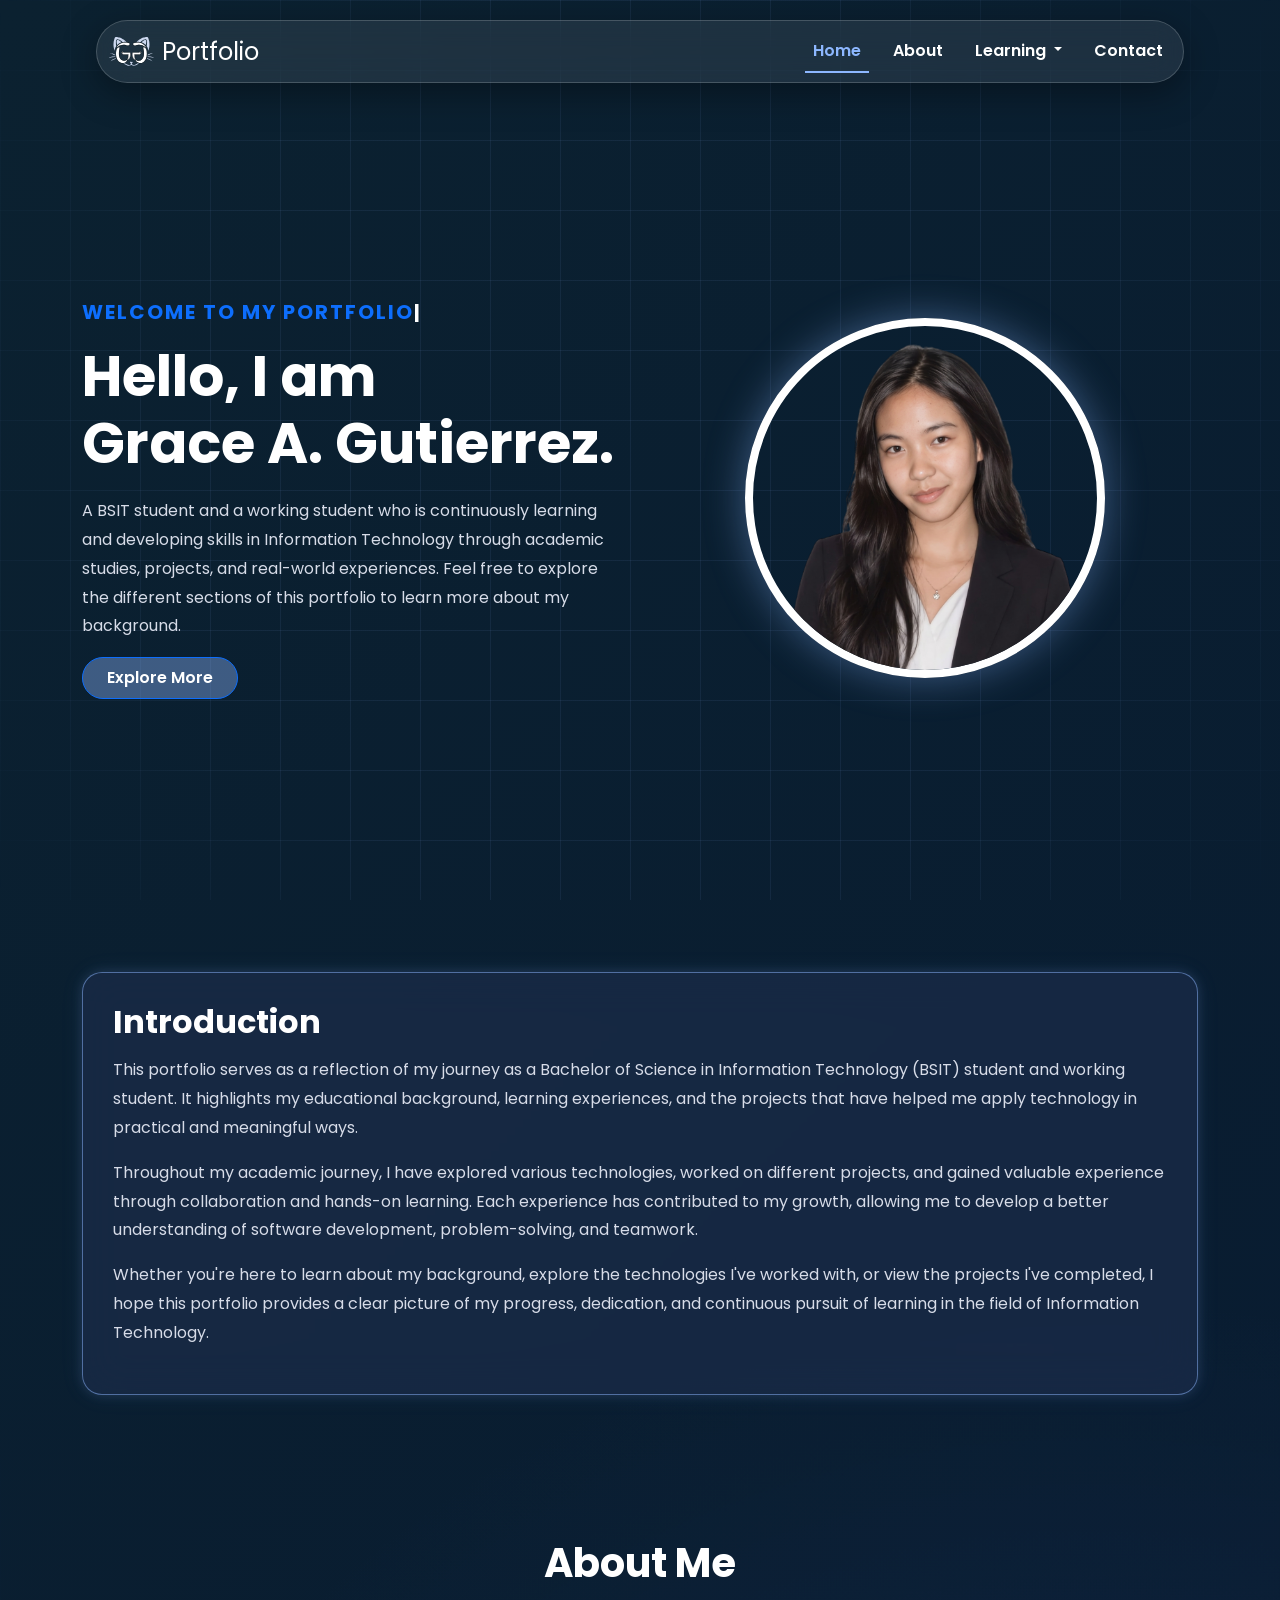
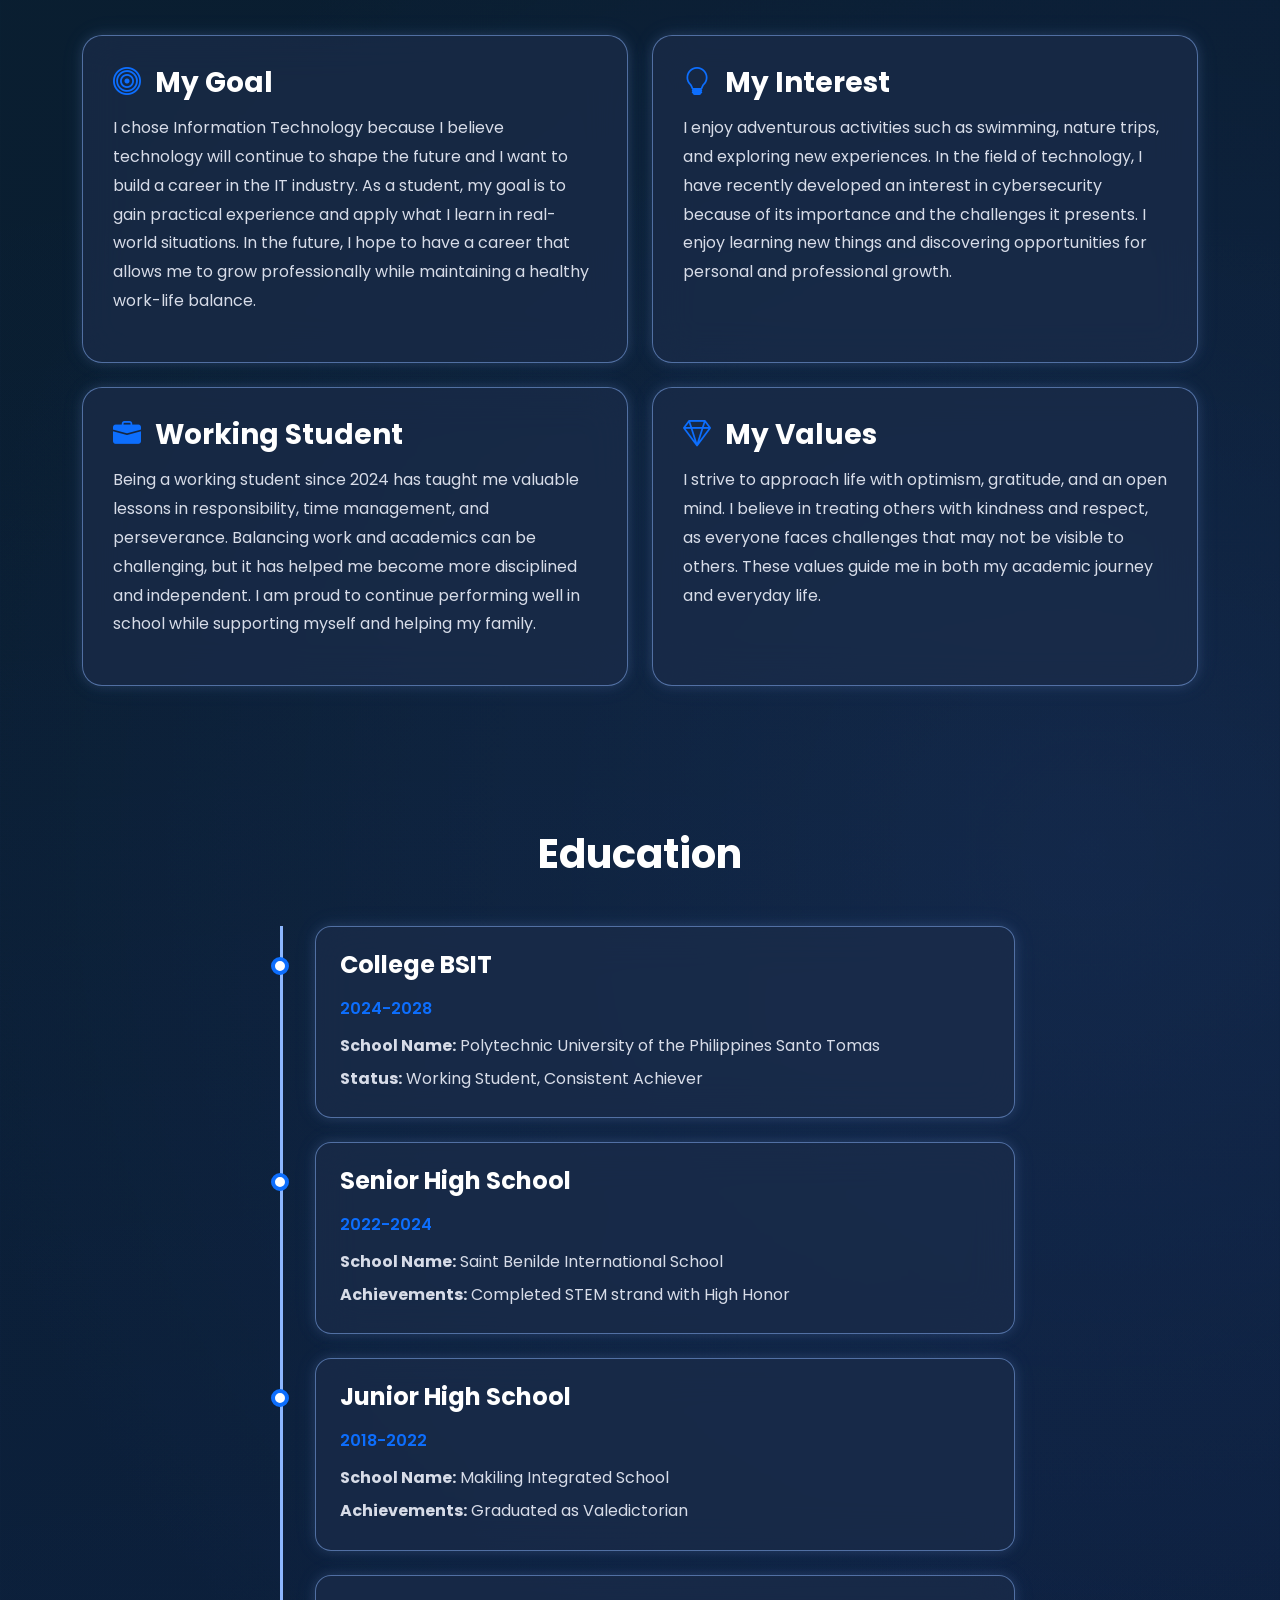
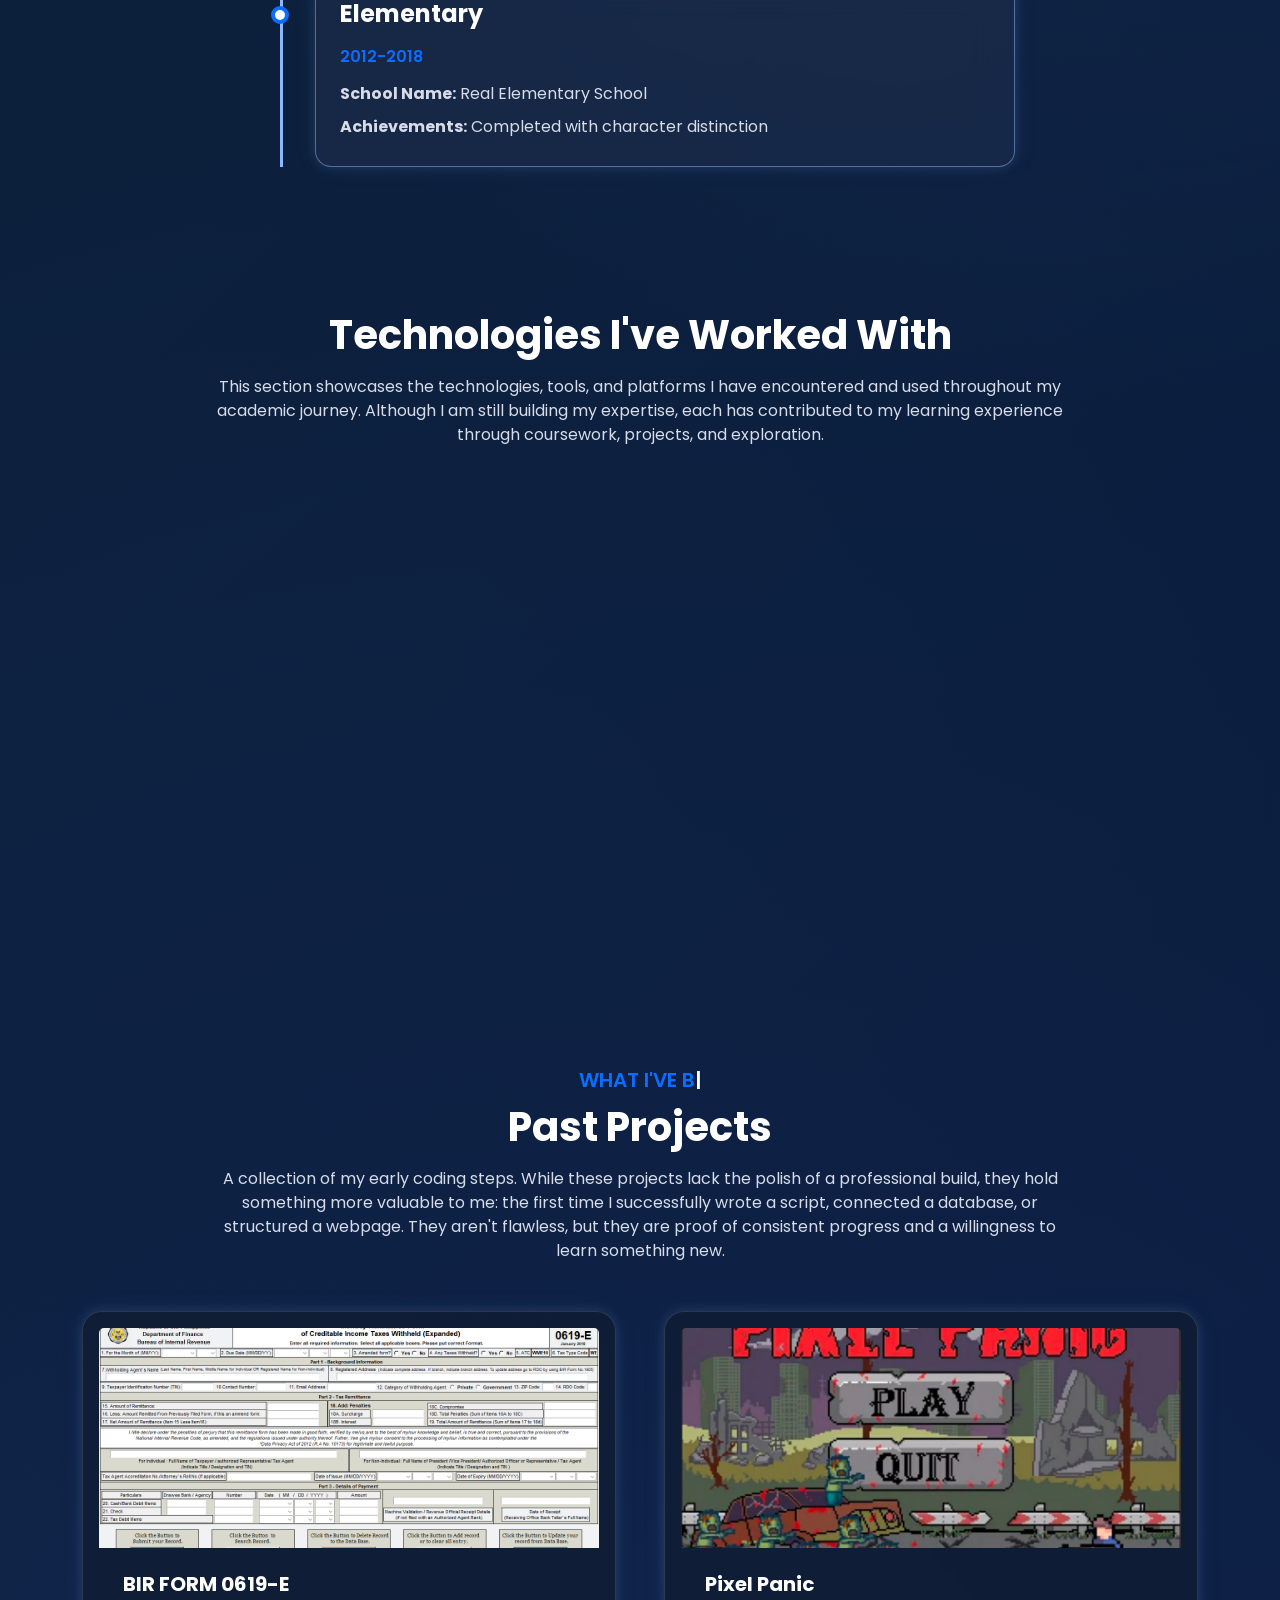
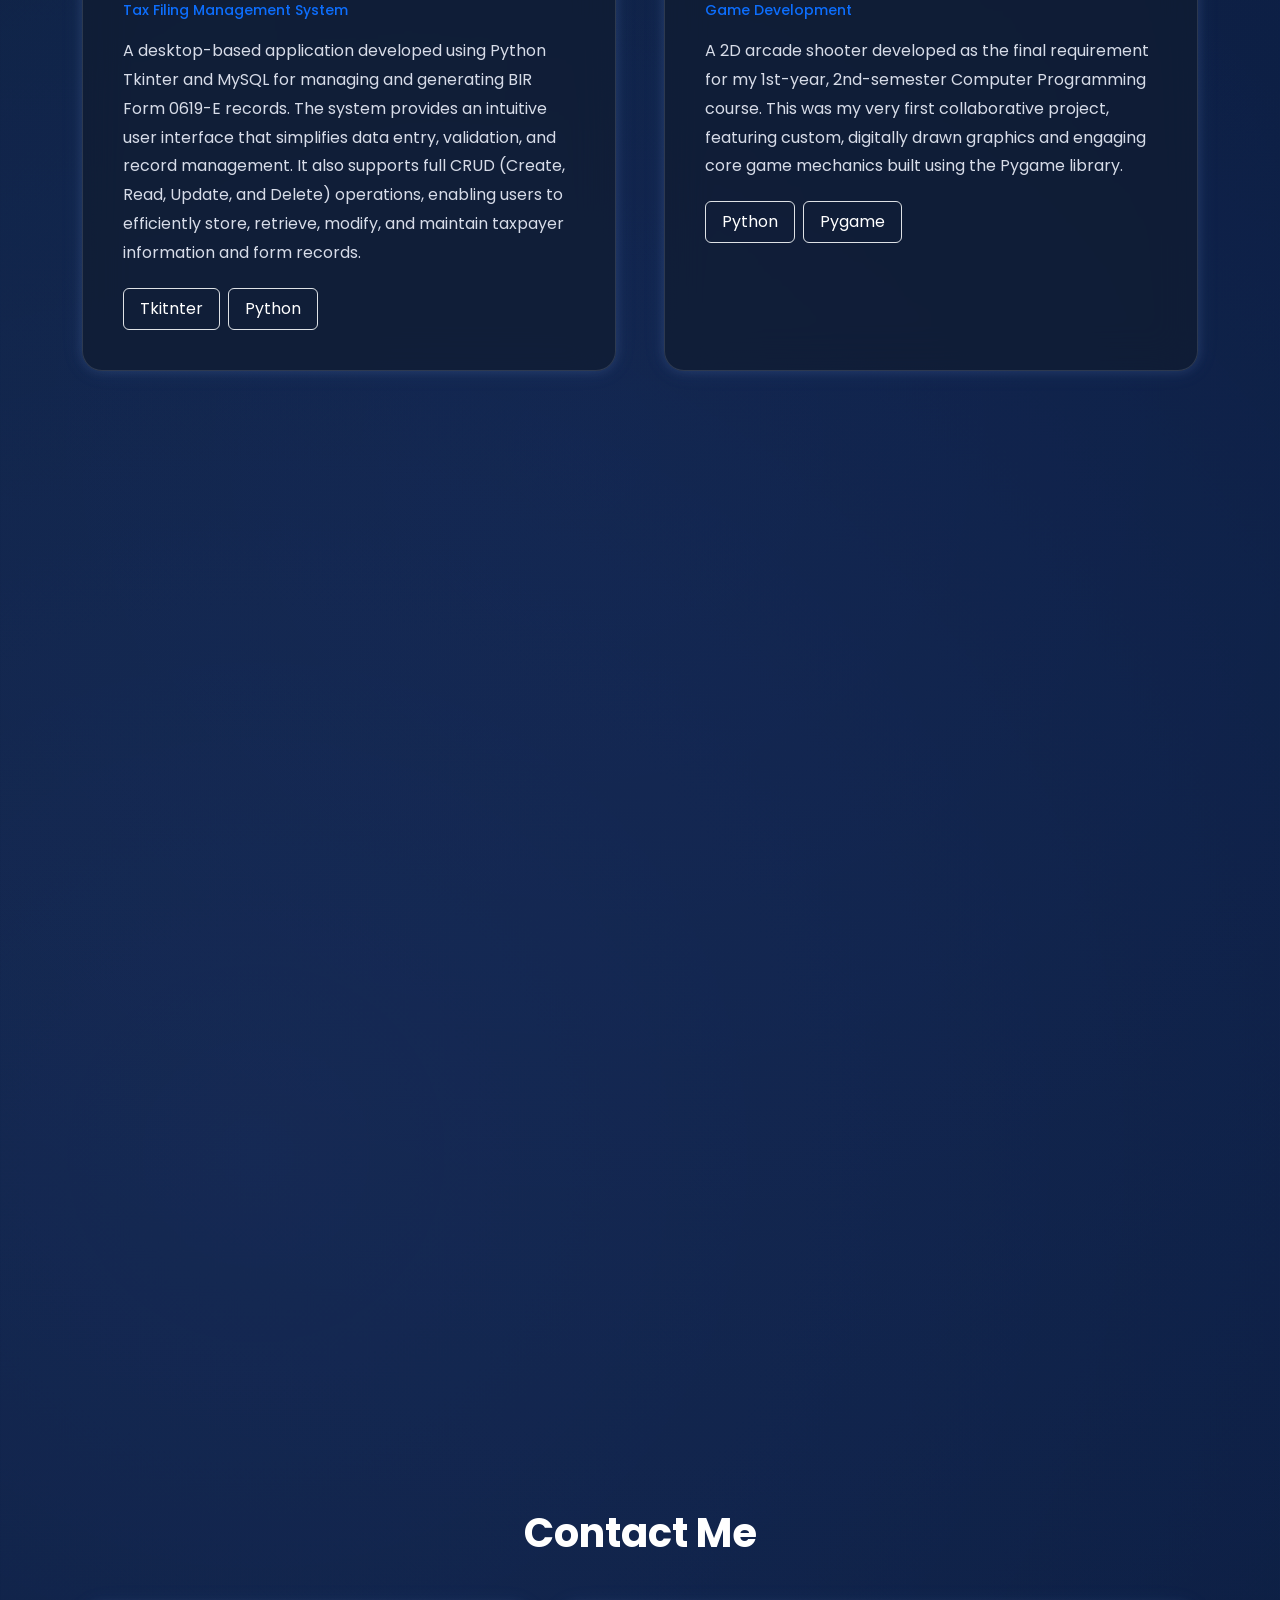
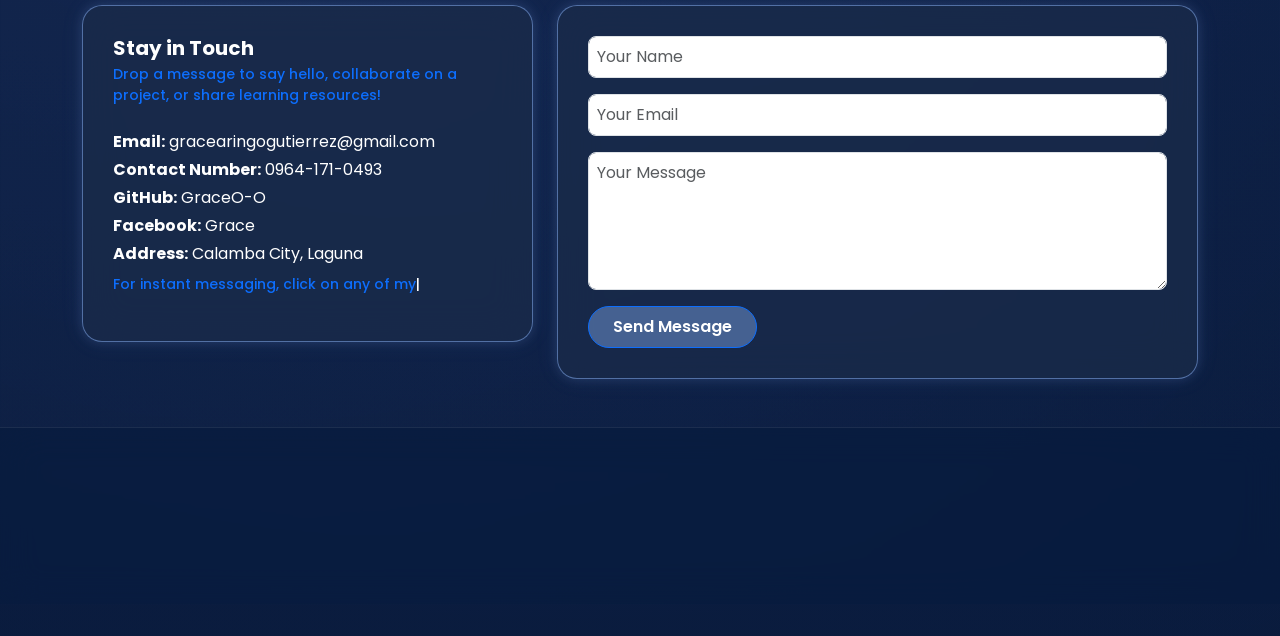
==== Activity1_Bento/index.html @ a7a898b4 "Initial commit" ====
<!DOCTYPE html>
<html lang="en">

<head>
    <meta charset="UTF-8">
    <meta name="viewport" content="width=device-width, initial-scale=1.0">
    <title>Grace's Portfolio</title>
    <link rel="icon" href="assets/images/icon.svg">
    <link href="https://cdn.jsdelivr.net/npm/bootstrap@5.3.8/dist/css/bootstrap.min.css" rel="stylesheet"
        integrity="sha384-sRIl4kxILFvY47J16cr9ZwB07vP4J8+LH7qKQnuqkuIAvNWLzeN8tE5YBujZqJLB" crossorigin="anonymous">

    <link rel="stylesheet" href="assets/style.css">
    <link rel="stylesheet" href="https://cdn.jsdelivr.net/npm/bootstrap-icons@1.11.3/font/bootstrap-icons.min.css">
    <link href="https://fonts.googleapis.com/css2?family=Poppins:wght@300;400;500;600;700;800&display=swap"
        rel="stylesheet">
</head>

<body>

    <nav id="navbarPortfolio" class="navbar navbar-expand-lg fixed-top custom-navbar">
        <div class="container">

            <a class="text-white fs-4 text-decoration-none d-flex align-items-center gap-2" href="#home">
                <img src="assets/images/logo.svg" alt="Logo" class="nav-logo">
                <span>Portfolio</span>
            </a>

            <button class="navbar-toggler  navbar-dark" type="button" data-bs-toggle="collapse"
                data-bs-target="#navbarNav">
                <span class="navbar-toggler-icon"></span>
            </button>

            <div class="collapse navbar-collapse justify-content-end" id="navbarNav">
                <ul class="navbar-nav gap-lg-3 align-items-lg-center">

                    <li class="nav-item">
                        <a class="nav-link text-white fw-semibold" href="#home">Home</a>
                    </li>

                    <li class="nav-item">
                        <a class="nav-link text-white fw-semibold" href="#about">About</a>
                    </li>

                    <li class="nav-item dropdown">
                        <a id="learningLink" class="nav-link text-white fw-semibold dropdown-toggle" href="#"
                            role="button" data-bs-toggle="dropdown">
                            Learning
                        </a>

                        <ul class="dropdown-menu dropdown-menu-dark glass-dropdown">
                            <li>
                                <a class="dropdown-item" href="#education">
                                    Educational Background
                                </a>
                            </li>
                            <li>
                                <a class="dropdown-item" href="#technologies">
                                    Technologies I've Worked With
                                </a>
                            </li>
                            <li>
                                <a class="dropdown-item" href="#projects">
                                    What i've Built
                                </a>
                            </li>
                        </ul>
                    </li>

                    <li class="nav-item">
                        <a class="nav-link text-white fw-semibold" href="#contact">Contact</a>
                    </li>

                </ul>
            </div>
        </div>
    </nav>

    <section id="home" class="bg-transparent">
        <div class="container mt-3 pt-2">

            <div class="row align-items-center min-vh-100 pt-5 ">

                <!-- Text Side -->
                <div class="col-lg-6">

                    <!-- Mobile Layout -->
                    <div class="d-flex d-lg-none align-items-center gap-3 mb-4">

                        <img src="assets/images/foliopic.png" alt="Profile"
                            class="rounded-circle border border-3 border-white" width="70" height="70">

                        <p class="typingText text-uppercase fw-bold text-primary letter-spacing-2 mb-0"
                            data-text="Welcome to my portfolio">

                        </p>

                    </div>

                    <!-- Desktop Layout -->
                    <p class="typingText typing-cursor text-uppercase fw-bold text-primary letter-spacing-2 d-none d-lg-block fs-5"
                        data-text=" Welcome to my portfolio">

                    </p>

                    <h1 class="fw-bold">
                        Hello, I am <br>
                        Grace A. Gutierrez.
                    </h1>

                    <p class="hero-text">
                        A BSIT student and a working student who is continuously learning and developing skills in
                        Information Technology through academic studies, projects, and real-world experiences.
                        Feel free to explore the different sections of this portfolio to learn more about my background.
                    </p>

                    <a href="#about" class="btn btn-primary fw-semibold px-4 py-2 rounded-pill"
                        style="background-color: rgba(141, 183, 255, 0.4)">
                        Explore More
                    </a>

                </div>

                <!-- Desktop Image -->
                <div class="col-lg-6 text-center mt-5 mt-lg-0 d-none d-lg-block">

                    <img src="assets/images/foliopic.png" alt="My Picture" class="profile-img">

                </div>

            </div>

        </div>
    </section>

    <section class="bg-transparent py-5">
        <div class="container">
            <div class="section-box reveal">
                <h2>Introduction</h2>
                <p>
                    This portfolio serves as a reflection of my journey as a Bachelor of Science in Information
                    Technology (BSIT) student and working student. It highlights my educational background, learning
                    experiences, and the projects that have helped me apply technology in practical and meaningful ways.
                </p>
                <p>
                    Throughout my academic journey, I have explored various technologies, worked on different projects,
                    and gained valuable experience through collaboration and hands-on learning. Each experience has
                    contributed to my growth, allowing me to develop a better understanding of software development,
                    problem-solving, and teamwork.
                </p>
                <p>
                    Whether you're here to learn about my background, explore the technologies I've worked with, or view
                    the projects I've completed, I hope this portfolio provides a clear picture of my progress,
                    dedication, and continuous pursuit of learning in the field of Information Technology.
                </p>

            </div>
        </div>
    </section>

    <section id="about" class="bg-transparent py-5">
        <div class="container mt-5">
            <h2 class="text-center fw-bold display-6 mb-5">About Me</h2>

            <div class="row g-4">
                <div class="col-md-6">
                    <div class="info-card h-100 reveal">

                        <h3 class="fw-bold">
                            <i class="bi bi-bullseye text-primary me-2"></i>
                            My Goal
                        </h3>
                        <p>
                            I chose Information Technology because I believe technology will continue to shape the
                            future and I want to build a career in the IT industry. As a student, my goal is to gain
                            practical experience and apply what I learn in real-world situations. In the future, I hope
                            to have a career that allows me to grow professionally while maintaining a healthy work-life
                            balance.
                        </p>
                    </div>
                </div>

                <div class="col-md-6">
                    <div class="info-card h-100 reveal">
                        <h3 class="fw-bold">
                            <i class="bi bi-lightbulb text-primary me-2"></i>
                            My Interest
                        </h3>
                        <p>
                            I enjoy adventurous activities such as swimming, nature trips, and exploring new
                            experiences. In the field of technology, I have recently developed an interest in
                            cybersecurity because of its importance and the challenges it presents. I enjoy learning new
                            things and discovering opportunities for personal and professional growth.
                        </p>
                    </div>
                </div>

                <div class="col-md-6">
                    <div class="info-card h-100 reveal">
                        <h3 class="fw-bold">
                            <i class="bi bi-briefcase-fill text-primary me-2"></i>
                            Working Student
                        </h3>
                        <p>
                            Being a working student since 2024 has taught me valuable lessons in responsibility, time
                            management, and perseverance. Balancing work and academics can be challenging, but it has
                            helped me become more disciplined and independent. I am proud to continue performing well in
                            school while supporting myself and helping my family.
                        </p>
                    </div>
                </div>

                <div class="col-md-6">
                    <div class="info-card h-100 reveal">
                        <h3 class="fw-bold">
                            <i class="bi bi-gem text-primary me-2"></i>
                            My Values
                        </h3>
                        <p>
                            I strive to approach life with optimism, gratitude, and an open mind. I believe in treating
                            others with kindness and respect, as everyone faces challenges that may not be visible to
                            others. These values guide me in both my academic journey and everyday life.
                        </p>
                    </div>
                </div>

            </div>
        </div>
    </section>



    <section id="education" class="bg-transparent py-5">
        <div class="container mt-5">
            <h2 class="text-center fw-bold display-6 mb-5">Education</h2>

            <div class="timeline mx-auto">

                <div class="timeline-item card reveal rounded-4 p-4 mb-4">
                    <h4 class="fw-bold">College BSIT</h4>
                    <p class="text-primary fw-semibold mb-2">2024-2028</p>
                    <p class="mb-1"><strong>School Name:</strong> Polytechnic University of the Philippines Santo Tomas
                    </p>
                    <p class="mb-0"><strong>Status:</strong> Working Student, Consistent Achiever</p>
                </div>

                <div class="timeline-item card reveal rounded-4 p-4 mb-4">
                    <h4 class="fw-bold">Senior High School</h4>
                    <p class="text-primary fw-semibold mb-2">2022-2024</p>
                    <p class="mb-1"><strong>School Name:</strong> Saint Benilde International School</p>
                    <p class="mb-0"><strong>Achievements:</strong> Completed STEM strand with High Honor</p>
                </div>

                <div class="timeline-item card reveal  rounded-4 p-4 mb-4">
                    <h4 class="fw-bold">Junior High School</h4>
                    <p class="text-primary fw-semibold mb-2">2018-2022</p>
                    <p class="mb-1"><strong>School Name:</strong> Makiling Integrated School</p>
                    <p class="mb-0"><strong>Achievements:</strong> Graduated as Valedictorian</p>
                </div>

                <div class="timeline-item card reveal rounded-4 p-4">
                    <h4 class="fw-bold">Elementary</h4>
                    <p class="text-primary fw-semibold mb-2">2012-2018</p>
                    <p class="mb-1"><strong>School Name:</strong> Real Elementary School</p>
                    <p class="mb-0"><strong>Achievements:</strong> Completed with character distinction</p>
                </div>

            </div>
        </div>
    </section>


    <section id="technologies" class="bg-transparent py-5">
        <div class="container mt-5">

            <h2 class="text-center fw-bold display-6 mb-3">Technologies I've Worked With</h2>

            <p class="text-center mx-auto mb-5" style="max-width: 850px; color: #d7dce8;">
                This section showcases the technologies, tools, and platforms I have encountered and used throughout my
                academic journey. Although I am still building my expertise, each has contributed to my learning
                experience
                through coursework, projects, and exploration.

            </p>

            <div class="row g-4">

                <!-- Programming & Development -->
                <div class="col-md-6 col-lg-6">
                    <div class="card h-100  rounded-4 p-4 tech-category-card reveal">
                        <h4 class="fw-bold mb-3 text-white">Programming & Development</h4>

                        <div class="d-flex flex-wrap gap-2">

                            <div class="d-inline-flex align-items-center border rounded px-3 py-2">
                                <img src="assets/images/python.svg" width="24" height="24" class="me-2" alt="Python">
                                <span>Python</span>
                            </div>

                            <div class="d-inline-flex align-items-center border rounded px-3 py-2">
                                <img src="assets/images/c.svg" width="24" height="24" class="me-2" alt="C#">
                                <span>C#</span>
                            </div>

                            <div class="d-inline-flex align-items-center border rounded px-3 py-2">
                                <img src="assets/images/js.svg" width="24" height="24" class="me-2" alt="JavaScript">
                                <span>JavaScript</span>
                            </div>

                            <div class="d-inline-flex align-items-center border rounded px-3 py-2">
                                <img src="assets/images/html.svg" width="24" height="24" class="me-2" alt="HTML">
                                <span>HTML</span>
                            </div>

                            <div class="d-inline-flex align-items-center border rounded px-3 py-2">
                                <img src="assets/images/css.svg" width="24" height="24" class="me-2" alt="CSS">
                                <span>CSS</span>
                            </div>

                            <div class="d-inline-flex align-items-center border rounded px-3 py-2">
                                <img src="assets/images/php.svg" width="24" height="24" class="me-2" alt="PHP">
                                <span>PHP</span>
                            </div>

                        </div>
                    </div>
                </div>

                <!-- Databases -->
                <div class="col-md-6 col-lg-3">
                    <div class="card h-100  rounded-4 p-4 tech-category-card reveal">
                        <h4 class="fw-bold mb-3 text-white">Databases</h4>

                        <div class="d-flex flex-wrap gap-2">
                            <div class="d-inline-flex align-items-center border rounded px-3 py-2">
                                <img src="assets/images/mysql.svg" width="24" height="24" class="me-2" alt="MySQL">
                                <span>MySQL</span>
                            </div>
                        </div>
                    </div>
                </div>

                <!-- Frameworks & Libraries -->
                <div class="col-md-6 col-lg-3">
                    <div class="card h-100  rounded-4 p-4 tech-category-card reveal">
                        <h4 class="fw-bold mb-3 text-white">Frameworks & Libraries</h4>

                        <div class="d-flex flex-wrap gap-2">

                            <div class="d-inline-flex align-items-center border rounded px-3 py-2">
                                <img src="assets/images/bootstrap.svg" width="24" height="24" class="me-2"
                                    alt="Bootstrap">
                                <span>Bootstrap</span>
                            </div>

                            <div class="d-inline-flex align-items-center border rounded px-3 py-2">
                                <span>Tkinter</span>
                            </div>

                            <div class="d-inline-flex align-items-center border rounded px-3 py-2">
                                <span>Pygame</span>
                            </div>

                        </div>
                    </div>
                </div>

                <!-- Development Tools -->
                <div class="col-md-6 col-lg-6">
                    <div class="card h-100  rounded-4 p-4 tech-category-card reveal">
                        <h4 class="fw-bold mb-3 text-white">Development Tools</h4>

                        <div class="d-flex flex-wrap gap-2">

                            <div class="d-inline-flex align-items-center border rounded px-3 py-2">
                                <img src="assets/images/git.svg" width="24" height="24" class="me-2" alt="Git">
                                <span>Git</span>
                            </div>

                            <div class="d-inline-flex align-items-center border rounded px-3 py-2">
                                <img src="assets/images/github.svg" width="24" height="24" class="me-2" alt="GitHub">
                                <span>GitHub</span>
                            </div>

                            <div class="d-inline-flex align-items-center border rounded px-3 py-2">
                                <img src="assets/images/vscode.svg" width="24" height="24" class="me-2" alt="VS Code">
                                <span>Visual Studio Code</span>
                            </div>

                            <div class="d-inline-flex align-items-center border rounded px-3 py-2">
                                <img src="assets/images/vs.svg" width="24" height="24" class="me-2" alt="Visual Studio">
                                <span>Visual Studio</span>
                            </div>

                            <div class="d-inline-flex align-items-center border rounded px-3 py-2">
                                <img src="assets/images/xampp.svg" width="24" height="24" class="me-2" alt="XAMPP">
                                <span>XAMPP</span>
                            </div>

                            <div class="d-inline-flex align-items-center border rounded px-3 py-2">
                                <img src="assets/images/cisco.svg" width="24" height="24" class="me-2"
                                    alt="Packet Tracer">
                                <span>Packet Tracer</span>
                            </div>

                        </div>
                    </div>
                </div>

                <!-- Design & Creative Tools -->
                <div class="col-md-6 col-lg-6">
                    <div class="card h-100  rounded-4 p-4 tech-category-card reveal">
                        <h4 class="fw-bold mb-3 text-white">Design & Creative Tools</h4>

                        <div class="d-flex flex-wrap gap-2">

                            <div class="d-inline-flex align-items-center border rounded px-3 py-2">
                                <img src="assets/images/canva.svg" width="24" height="24" class="me-2" alt="Canva">
                                <span>Canva</span>
                            </div>

                            <div class="d-inline-flex align-items-center border rounded px-3 py-2">
                                <img src="assets/images/figma.svg" width="24" height="24" class="me-2" alt="Figma">
                                <span>Figma</span>
                            </div>

                            <div class="d-inline-flex align-items-center border rounded px-3 py-2">
                                <img src="assets/images/blender.svg" width="24" height="24" class="me-2" alt="Blender">
                                <span>Blender</span>
                            </div>

                        </div>
                    </div>
                </div>

            </div>

        </div>
    </section>


    <section id="projects" class="bg-transparent py-5 ">
        <div class="container mt-5">

            <p class="typingText typing-cursor text-uppercase text-primary fw-semibold text-center mt-2 mb-2 fs-5"
            data-text="What I've Built">
                
            </p>

            <h2 class="text-center fw-bold display-6 mb-3">
                Past Projects
            </h2>

            <p class="text-center mx-auto  mb-5" style="max-width: 850px; color: #d7dce8;">
                A collection of my early coding steps. While these projects lack the polish of a professional build,
                they hold something more valuable to me: the first time I successfully wrote a script, connected a
                database, or structured a webpage. They aren't flawless, but they are proof of consistent progress
                and a willingness to learn something new.
            </p>

            <div class="row g-5 justify-content-center">

                <div class="col-12 col-md-10 col-lg-6">
                    <div class="card project-card p-3 h-100 reveal">

                        <div class="project-img-box position-relative">
                            <img src="assets/images/bir.png" class="card-img-top" alt="iskohub FORM 0619-E">

                            <button
                                class="view-more-btn btn btn-primary position-absolute top-50 start-50 translate-middle"
                                data-bs-toggle="modal" data-bs-target="#birModal">
                                View more images
                            </button>
                        </div>

                        <div class="card-body p-4 d-flex flex-column">

                            <h5 class="fw-bold mb-1">
                                BIR FORM 0619-E
                            </h5>

                            <p class="text-primary small fw-medium mb-3">
                                Tax Filing Management System
                            </p>

                            <p class="card-text">
                                A desktop-based application developed using Python Tkinter and MySQL for managing and
                                generating BIR Form 0619-E records. The system provides an intuitive user interface that
                                simplifies data entry, validation, and record management. It also supports full CRUD
                                (Create, Read, Update, and Delete) operations, enabling users to efficiently store,
                                retrieve, modify, and maintain taxpayer information and form records.
                            </p>

                            <div class="d-flex flex-wrap gap-2 mt-1">
                                <div class="d-inline-flex align-items-center border rounded px-3 py-2">
                                    <span>Tkitnter</span>
                                </div>

                                <div class="d-inline-flex align-items-center border rounded px-3 py-2">
                                    <span>Python</span>
                                </div>
                            </div>

                        </div>

                    </div>
                </div>

                <div class="col-12 col-md-10 col-lg-6">
                    <div class="card project-card p-3 h-100 reveal">

                        <div class="project-img-box position-relative">
                            <img src="assets/images/pygame.jpg" class="card-img-top" alt="iskohub FORM 0619-E">

                            <button
                                class="view-more-btn btn btn-primary position-absolute top-50 start-50 translate-middle"
                                data-bs-toggle="modal" data-bs-target="#gameModal">
                                View more images
                            </button>
                        </div>

                        <div class="card-body p-4 d-flex flex-column">

                            <h5 class="fw-bold mb-1">
                                Pixel Panic
                            </h5>

                            <p class="text-primary small fw-medium mb-3">
                                Game Development
                            </p>

                            <p class="card-text">
                                A 2D arcade shooter developed as the final requirement for my 1st-year, 2nd-semester
                                Computer Programming course. This was my very first collaborative project, featuring
                                custom, digitally drawn graphics and engaging core game mechanics built using the Pygame
                                library.
                            </p>

                            <div class="d-flex flex-wrap gap-2 mt-1">
                                <div class="d-inline-flex align-items-center border rounded px-3 py-2">
                                    <span>Python</span>
                                </div>

                                <div class="d-inline-flex align-items-center border rounded px-3 py-2">
                                    <span>Pygame</span>
                                </div>
                            </div>

                        </div>

                    </div>
                </div>

                <div class="col-12 col-md-10 col-lg-6">
                    <div class="card project-card p-3 h-100 reveal">

                        <div class="project-img-box position-relative">
                            <img src="assets/images/capcake.png" class="card-img-top" alt="iskohub FORM 0619-E">

                            <button
                                class="view-more-btn btn btn-primary position-absolute top-50 start-50 translate-middle"
                                data-bs-toggle="modal" data-bs-target="#sweetModal">
                                View more images
                            </button>
                        </div>

                        <div class="card-body p-4 d-flex flex-column">

                            <h5 class="fw-bold mb-1">
                                Sweet Treats
                            </h5>

                            <p class="text-primary small fw-medium mb-3">
                                E-Commerce Website
                            </p>

                            <p class="card-text">
                                An introductory e-commerce platform built to practice front-end fundamentals. This
                                project introduced me to Local Network Hosting, allowing peers connected to the same
                                Wi-Fi network to browse and interact with the site in real-time.
                            </p>

                            <div class="d-flex flex-wrap gap-2 mt-1">
                                <div class="d-inline-flex align-items-center border rounded px-3 py-2">
                                    <span>HTML</span>
                                </div>

                                <div class="d-inline-flex align-items-center border rounded px-3 py-2">
                                    <span>CSS</span>
                                </div>

                                <div class="d-inline-flex align-items-center border rounded px-3 py-2">
                                    <span>JavaScript</span>
                                </div>

                                <div class="d-inline-flex align-items-center border rounded px-3 py-2">
                                    <span>Flask</span>
                                </div>
                            </div>

                        </div>

                    </div>
                </div>

                <div class="col-12 col-md-10 col-lg-6">
                    <div class="card project-card p-3 h-100 reveal">

                        <div class="project-img-box position-relative">
                            <img src="assets/images/iskohub.png" class="card-img-top" alt="iskohub FORM 0619-E">

                            <button
                                class="view-more-btn btn btn-primary position-absolute top-50 start-50 translate-middle"
                                data-bs-toggle="modal" data-bs-target="#iskohubModal">
                                View more images
                            </button>
                        </div>

                        <div class="card-body p-4 d-flex flex-column">

                            <h5 class="fw-bold mb-1">
                                IskoHub
                            </h5>

                            <p class="text-primary small fw-medium mb-3">
                                Campus Marketplace with Management System
                            </p>

                            <p class="card-text">
                                A comprehensive web-based marketplace designed for campus use. This project was my most
                                significant collaborative effort, requiring complex back-end integration and database
                                management. It served as a vital lesson in team synchronization, communication, and
                                overcoming technical hurdles in a group environment.
                            </p>

                            <div class="d-flex flex-wrap gap-2 mt-1">
                                <div class="d-inline-flex align-items-center border rounded px-3 py-2">
                                    <span>HTML</span>
                                </div>

                                <div class="d-inline-flex align-items-center border rounded px-3 py-2">
                                    <span>CSS</span>
                                </div>

                                <div class="d-inline-flex align-items-center border rounded px-3 py-2">
                                    <span>JavaScript</span>
                                </div>

                                <div class="d-inline-flex align-items-center border rounded px-3 py-2">
                                    <span>MySQL</span>
                                </div>

                                <div class="d-inline-flex align-items-center border rounded px-3 py-2 text-yellow">
                                    <span>Xampp</span>
                                </div>
                            </div>

                        </div>

                    </div>
                </div>

            </div>

        </div>
    </section>


    <!-- BIR Modal -->
    <div class="modal fade" id="birModal" tabindex="-1">
        <div class="modal-dialog modal-dialog-centered modal-lg">
            <div class="modal-content bg-dark text-white rounded-4">
                <div class="modal-header border-secondary">
                    <h5 class="modal-title">BIR FORM 0619-E </h5>
                    <button type="button" class="btn-close btn-close-white" data-bs-dismiss="modal"></button>
                </div>

                <div class="modal-body">
                    <div id="birCarousel" class="carousel slide">
                        <div class="carousel-inner rounded-4">
                            <div class="carousel-item active">
                                <img src="assets/images/bir2.png" class="d-block w-100 object-fit-contain "
                                    style="height: 450px; " alt="bir Image 1">
                            </div>
                            <div class="carousel-item">
                                <img src="assets/images/bir3.png" class="d-block w-100 object-fit-contain "
                                    style="height: 450px; " alt="bir Image 2">
                            </div>
                            <div class="carousel-item">
                                <img src="assets/images/bir4.png" class="d-block w-100 object-fit-contain "
                                    style="height: 450px; " alt="bir Image 3">
                            </div>
                            <div class="carousel-item">
                                <img src="assets/images/bir5.png" class="d-block w-100 object-fit-contain "
                                    style="height: 450px; " alt="bir Image 4">
                            </div>
                        </div>

                        <button class="carousel-control-prev" type="button" data-bs-target="#birCarousel"
                            data-bs-slide="prev">
                            <i class="bi bi-chevron-left fs-1 text-dark"></i>
                        </button>

                        <button class="carousel-control-next" type="button" data-bs-target="#birCarousel"
                            data-bs-slide="next">
                            <i class="bi bi-chevron-right fs-1 text-dark"></i>
                        </button>
                    </div>
                </div>
            </div>
        </div>
    </div>

    <!-- Pixel Panic Modal -->
    <div class="modal fade" id="gameModal" tabindex="-1">
        <div class="modal-dialog modal-dialog-centered modal-lg">
            <div class="modal-content bg-dark text-white rounded-4">
                <div class="modal-header border-secondary">
                    <h5 class="modal-title">Pixel Panic UI</h5>
                    <button type="button" class="btn-close btn-close-white" data-bs-dismiss="modal"></button>
                </div>

                <div class="modal-body">
                    <div id="gameCarousel" class="carousel slide">
                        <div class="carousel-inner rounded-4">
                            <div class="carousel-item active">
                                <img src="assets/images/game1.png" class="d-block w-100 object-fit-contain "
                                    style="height: 450px; " alt="game Image 1">
                            </div>
                            <div class="carousel-item">
                                <img src="assets/images/game2.png" class="d-block w-100 object-fit-contain "
                                    style="height: 450px; " alt="game Image 2">
                            </div>
                            <div class="carousel-item">
                                <img src="assets/images/game3.png" class="d-block w-100 object-fit-contain "
                                    style="height: 450px; " alt="game Image 3">
                            </div>
                            <div class="carousel-item">
                                <img src="assets/images/game4.png" class="d-block w-100 object-fit-contain "
                                    style="height: 450px; " alt="game Image 4">
                            </div>
                            <div class="carousel-item">
                                <img src="assets/images/game5.png" class="d-block w-100 object-fit-contain "
                                    style="height: 450px; " alt="game Image 5">
                            </div>
                        </div>

                        <button class="carousel-control-prev" type="button" data-bs-target="#gameCarousel"
                            data-bs-slide="prev">
                            <i class="bi bi-chevron-left fs-1 text-dark"></i>
                        </button>

                        <button class="carousel-control-next" type="button" data-bs-target="#gameCarousel"
                            data-bs-slide="next">
                            <i class="bi bi-chevron-right fs-1 text-dark"></i>
                        </button>
                    </div>
                </div>
            </div>
        </div>
    </div>

    <!-- Sweet Treats Modal -->
    <div class="modal fade" id="sweetModal" tabindex="-1">
        <div class="modal-dialog modal-dialog-centered modal-lg">
            <div class="modal-content bg-dark text-white rounded-4">
                <div class="modal-header border-secondary">
                    <h5 class="modal-title">Website UI</h5>
                    <button type="button" class="btn-close btn-close-white" data-bs-dismiss="modal"></button>
                </div>

                <div class="modal-body">
                    <div id="sweetCarousel" class="carousel slide" style="height: 340px; ">
                        <div class="carousel-inner rounded-4">
                            <div class="carousel-item active">
                                <img src="assets/images/capcake.png" class="d-block w-100 object-fit-contain  "
                                    alt="sweet Image 1">
                            </div>
                            <div class="carousel-item">
                                <img src="assets/images/sweet2.png" class="d-block w-100 object-fit-contain "
                                    alt="sweet Image 2">
                            </div>
                            <div class="carousel-item">
                                <img src="assets/images/sweet3.png" class="d-block w-100 object-fit-contain "
                                    alt="sweet Image 3">
                            </div>
                            <div class="carousel-item">
                                <img src="assets/images/sweet4.png" class="d-block w-100 object-fit-contain "
                                    alt="sweet Image 4">
                            </div>
                        </div>

                        <button class="carousel-control-prev" type="button" data-bs-target="#sweetCarousel"
                            data-bs-slide="prev">
                            <i class="bi bi-chevron-left fs-1 text-dark"></i>
                        </button>

                        <button class="carousel-control-next" type="button" data-bs-target="#sweetCarousel"
                            data-bs-slide="next">
                            <i class="bi bi-chevron-right fs-1 text-dark"></i>
                        </button>
                    </div>
                </div>
            </div>
        </div>
    </div>

    <!-- IskoHub Modal -->
    <div class="modal fade" id="iskohubModal" tabindex="-1">
        <div class="modal-dialog modal-dialog-centered modal-lg">
            <div class="modal-content bg-dark text-white rounded-4">
                <div class="modal-header border-secondary">
                    <h5 class="modal-title">IskoHub UI</h5>
                    <button type="button" class="btn-close btn-close-white" data-bs-dismiss="modal"></button>
                </div>

                <div class="modal-body">
                    <div id="iskohubCarousel" class="carousel slide" style="height: 340px; ">
                        <div class="carousel-inner rounded-4">
                            <div class="carousel-item active">
                                <img src="assets/images/iskohub1.png" class="d-block w-100 object-fit-contain "
                                    alt="iskohub Image 1">
                            </div>
                            <div class="carousel-item">
                                <img src="assets/images/iskohub2.png" class="d-block w-100 object-fit-contain "
                                    alt="iskohub Image 2">
                            </div>
                            <div class="carousel-item">
                                <img src="assets/images/iskohub3.png" class="d-block w-100 object-fit-contain "
                                    alt="iskohub Image 3">
                            </div>
                            <div class="carousel-item">
                                <img src="assets/images/iskohub4.png" class="d-block w-100 object-fit-contain "
                                    alt="iskohub Image 4">
                            </div>
                        </div>

                        <button class="carousel-control-prev" type="button" data-bs-target="#iskohubCarousel"
                            data-bs-slide="prev">
                            <i class="bi bi-chevron-left fs-1 text-dark"></i>
                        </button>

                        <button class="carousel-control-next" type="button" data-bs-target="#iskohubCarousel"
                            data-bs-slide="next">
                            <i class="bi bi-chevron-right fs-1 text-dark"></i>
                        </button>
                    </div>
                </div>
            </div>
        </div>
    </div>


<!-- Web Dev Activities Button Section -->
<section class="container py-4">
    <div class="section-box reveal text-center">
        <p class="text-uppercase letter-spacing-2 mb-2">
            More of My Learning Journey
        </p>

        <h2>Web Development Activities</h2>

        <p class="mb-4">
            Explore my web development activities, exercises, and practice outputs.
        </p>

        <a href="webdev.html"
           class="btn btn-outline-light rounded-pill px-4 py-2">
            <i class="bi bi-code-slash me-2"></i>
            Web Dev Activities
            <i class="bi bi-arrow-right ms-2"></i>
        </a>
    </div>
</section>


    <section id="contact" class="bg-transparent py-5">
        <div class="container mt-5">
            <h2 class="text-center fw-bold display-6 mb-5">Contact Me</h2>

            <div class="row g-4">
                <div class="col-lg-5">

                    <div class="contact-info">
                        <h5 class="fw-bold mb-1">
                            Stay in Touch
                        </h5>

                        <p class="text-primary small fw-medium mb-4">
                            Drop a message to say hello, collaborate on a project, or share
                            learning resources!
                        </p>


                        <p class="text-break mb-1">
                            <strong>Email:</strong> gracearingogutierrez@gmail.com
                        </p>
                        <p class="mb-1"><strong>Contact Number:</strong> 0964-171-0493</p>
                        <p class="mb-1"><strong>GitHub:</strong> GraceO-O</p>
                        <p class="mb-1"><strong>Facebook:</strong> Grace</p>
                        <p class="mb-2"><strong>Address:</strong> Calamba City, Laguna </p>

                        <p class="typingText typing-cursor text-primary small fw-medium"
                            data-text="For instant messaging, click on any of my social links in the footer.">

                        </p>

                    </div>
                </div>

                <div class="col-lg-7">
                    <form class="contact-form">
                        <div class="mb-3">
                            <input type="text" class="form-control p-2 rounded-3" placeholder="Your Name" required>
                        </div>

                        <div class="mb-3">
                            <input type="email" class="form-control p-2 rounded-3" placeholder="Your Email" required>
                        </div>

                        <div class="mb-3">
                            <textarea class="form-control p-2 rounded-3" rows="5" placeholder="Your Message"
                                required></textarea>
                        </div>

                        <button type="submit" class="btn btn-primary fw-semibold px-4 py-2 rounded-pill"
                            style="background-color: rgba(141, 183, 255, 0.4)">Send Message</button>
                    </form>
                </div>
            </div>
        </div>
    </section>

    <footer class="footer-glass py-3">

        <div class="container reveal">

            <div class="row align-items-center gy-3">

                <!-- Left -->
                <div class="col-lg-4 text-center text-lg-start">

                    <div class="d-flex align-items-center justify-content-center justify-content-lg-start gap-3">

                        <img src="assets/images/foliopic.png" class="footer-logo rounded-circle" alt="Logo">

                        <div>
                            <h6 class="fw-bold mb-1">
                                Grace A. Gutierrez
                            </h6>

                            <small class="text-primary">
                                BSIT Student • Aspiring Developer
                            </small>
                        </div>

                    </div>

                </div>

                <!-- Center -->
                <div class="col-lg-4 text-center">

                    <div class="d-flex justify-content-center gap-3 flex-wrap">

                        <a href="#education"
                            class="footer-nav-link text-white text-decoration-none d-flex align-items-center gap-1">
                            <i class="bi bi-mortarboard"></i>
                            <span>Education</span>
                        </a>

                        <a href="#technologies"
                            class="footer-nav-link text-white text-decoration-none d-flex align-items-center gap-1">
                            <i class="bi bi-code-slash"></i>
                            <span>Technologies</span>
                        </a>

                        <a href="#projects"
                            class="footer-nav-link text-white text-decoration-none d-flex align-items-center gap-1">
                            <i class="bi bi-folder"></i>
                            <span>Projects</span>
                        </a>

                    </div>

                </div>

                <!-- Right -->
                <div class="col-lg-4">

                    <div class="d-flex justify-content-center justify-content-lg-end gap-2">

                        <a href="https://github.com/GraceO-O" target="_blank"
                            class="social-btn d-flex align-items-center justify-content-center text-white text-decoration-none rounded-3 border">
                            <i class="bi bi-github"></i>
                        </a>

                        <a href="https://www.facebook.com/grace.650732" target="_blank"
                            class="social-btn d-flex align-items-center justify-content-center text-white text-decoration-none rounded-3 border">
                            <i class="bi bi-facebook"></i>
                        </a>

                        <a href="https://www.instagram.com/grcy0_0/" target="_blank"
                            class="social-btn d-flex align-items-center justify-content-center text-white text-decoration-none rounded-3 border">
                            <i class="bi bi-instagram"></i>
                        </a>

                        <a href="mailto:gracearingogutierrz@gmail.com"
                            class="social-btn d-flex align-items-center justify-content-center text-white text-decoration-none rounded-3 border">
                            <i class="bi bi-envelope-fill"></i>
                        </a>

                    </div>

                </div>

            </div>

            <hr class="footer-divider my-3" style="border-color: rgba(255,255,255,.08);">

            <div class="text-center">

                <small class="text-primary">
                    "Striving for progress, not perfection, while balancing the present and building the future."
                </small>

                <p class="mb-0 text-secondary mt-2">
                    © 2026 Grace A. Gutierrez. All Rights Reserved.
                </p>

            </div>

        </div>

    </footer>


    <script src="https://cdn.jsdelivr.net/npm/bootstrap@5.3.8/dist/js/bootstrap.bundle.min.js"
        integrity="sha384-FKyoEForCGlyvwx9Hj09JcYn3nv7wiPVlz7YYwJrWVcXK/BmnVDxM+D2scQbITxI"
        crossorigin="anonymous"></script>

    <script src="assets/script.js"></script>
</body>

</html>
---- Activity1_Bento/assets/style.css ----
* {
  margin: 0;
  padding: 0;
  box-sizing: border-box;
}

html {
  scroll-behavior: smooth;
}

body {
  font-family: 'Poppins', sans-serif;
  color: #ffffff;
  min-height: 100vh;
  overflow-x: hidden;
/*--------STOP HERE-----------------------------------------------------------------------------------------------
*/
background:
  radial-gradient(circle at 15% 25%, rgba(80, 120, 255, 0.12), transparent 22%),
  radial-gradient(circle at 85% 35%, rgba(100, 140, 255, 0.10), transparent 25%),
  radial-gradient(circle at 20% 85%, rgba(120, 160, 255, 0.08), transparent 25%),
  linear-gradient(
    135deg,
    #0b2130,
    #061632,
    #051633,
    #0a1325,
    #0c1325
  );
background-size:
  300% 300%,
  100% 100%,
  100% 100%,
  300% 300%;

animation: bgMove 10s ease-in-out infinite;
}

body::before {
  content: "";
  position: fixed;
  inset: 0;
  pointer-events: none;
  z-index: -1;

  background-image:
    linear-gradient(rgba(141,183,255,.08) 1px, transparent 1px),
    linear-gradient(90deg, rgba(141,183,255,.08) 1px, transparent 1px);

  background-size: 70px 70px;
  mask-image: radial-gradient(circle, black 60%, transparent 100%);
  animation: gridMove 6s linear infinite;
}

@keyframes bgMove {
  0% {
    background-position: 0% 50%;
  }
  25% {
    background-position: 100% 0%;
  }
  50% {
    background-position: 100% 100%;
  }
  75% {
    background-position: 0% 100%;
  }
  100% {
    background-position: 0% 50%;
  }
}

@keyframes gridMove {
  from {
    background-position: 0 0;
  }
  to {
    background-position: 80px 80px;
  }
}

.nav-logo {
  width: 45px;
  height: 45px;
  object-fit: contain;
}

.navbar .nav-link:hover {
  color: #8db7ff !important;
}
.nav-link {
    border-bottom: 2px solid transparent;
    transition: .3s ease;
}

.nav-link:hover,
.nav-link.active {
    color: #8db7ff !important;
    border-bottom-color: #8db7ff;
}
/*nav glass*/
.custom-navbar {
   width: min(85%, 1200px);
  margin: 20px auto;
  border-radius: 50px;
  background: rgba(255, 255, 255, 0.08);
  backdrop-filter: blur(16px);
  -webkit-backdrop-filter: blur(16px);
  border: 1px solid rgba(255, 255, 255, 0.18);
  box-shadow: 0 10px 35px rgba(0, 0, 0, 0.35);
}

.glass-dropdown {
  background: rgba(11, 18, 32, 0.9);
  backdrop-filter: blur(16px);
  -webkit-backdrop-filter: blur(16px);
  border: 1px solid rgba(255, 255, 255, 0.15);
  border-radius: 18px;
  padding: 10px;
}

.dropdown-item {
  border-radius: 12px;
  color: #ffffff;
}

.dropdown-item:hover {
  background-color: rgba(48, 131, 255, 0.356);
  color: #ffffff;
}

.letter-spacing-2{
    letter-spacing: 2px;
}

h1 {
  font-size: clamp(2rem, 5vw, 3.5rem);
  font-weight: 900;
  margin-bottom: 20px;
}

.hero-text,
.section-box p,
.info-card p,
.timeline-item p,
.card-text{
  color: #d7dce8;
  line-height: 1.8;
}
/*cards to glow   stophere*/
.section-box,
.info-card,
.timeline-item,
.contact-info,
.contact-form,
.tech-category-card,
.project-card{
  transition: transform .2s ease;
  padding: 30px;
  border-radius: 20px;
    background: rgba(28,45,75,.70);
    backdrop-filter: blur(20px);
    -webkit-backdrop-filter: blur(20px);
border: 1px solid rgba(255,255,255,.12);
    border: 1px solid rgba(141,183,255,.50);
    box-shadow:
        0 0 12px rgba(141,183,255,.15),
        0 0 25px rgba(141,183,255,.08);
}

.profile-img {
  width: 360px;
  height: 360px;
  max-width: 100%;
  object-fit: cover;
  border-radius: 50%;
  border: 8px solid #ffffff;
  box-shadow: 0 0 40px rgba(141, 183, 255, 0.4);
}

.btn:hover {
  background-color: #ffffff !important;
  color: #071a3d;
}

/*  educ bg*/
.timeline {
  position: relative;
  max-width: 750px;
  margin: 0 auto;
  padding-left: 50px;
}

.timeline::before {
  content: "";
  position: absolute;
  left: 15px;
  top: 0;
  width: 3px;
  height: 100%;
  background: #8db7ff;
}


.timeline-item::before {
  content: "";
  position: absolute;
  left: -45px;
  top: 30px;
  width: 18px;
  height: 18px;
  border-radius: 50%;
  background: white;
  border: 4px solid #0d6efd;
}

/*tech section*/

.tech-category-card .d-inline-flex {
  color: #ffffff;
  background-color: #111827;
  border-color: rgba(255, 255, 255, .15) !important;
}

.section-box h2,
.info-card h3,
.timeline-item h4 {
  color: #ffffff;
  font-weight: 700;
  margin-bottom: 15px;
}

.info-card {
  transition: transform .2s ease;
}

.info-card:hover,
.project-card:hover {
  transform: translateY(-20px) scale(1.02);
    box-shadow:
       0 15px 30px rgba(0,0,0,.30),
        0 0 30px rgba(141,183,255,.20),
        0 0 60px rgba(141,183,255,.10);
    border-color: rgba(141,183,255,.35);
}

/*Tech Stack*/
.project-card {
  border: none;
  overflow: hidden;
  background: rgba(17, 28, 48, 0.7);
backdrop-filter: blur(20px);
-webkit-backdrop-filter: blur(20px);
border: 1px solid rgba(255,255,255,.12);
  color: #ffffff;
  border-radius: 20px;
  transition: transform .2s ease;
}

.project-card .card-img-top {
  height: 220px;
  width: 100%;
  object-fit: cover;
}

/*Modal and carousel*/
.project-img-box {
  height: 220px;
  overflow: hidden;
}

.view-more-btn {
  opacity: 0;
  z-index: 3;
  transition: 0.3s ease;
}

.project-img-box:hover .view-more-btn {
  opacity: 1;
}

.project-img-box::after {
  content: "";
  position: absolute;
  inset: 0;
  background: rgba(0, 0, 0, 0.45);
  opacity: 0;
  transition: 0.3s ease;
}

.project-img-box:hover::after {
  opacity: 1;
}

.form-control:focus {
  box-shadow: 0 0 0 3px rgba(141, 183, 255, 0.3);
}

/*FOOTER*/
.footer-glass{
    background: rgba(7,26,61,.55);
    backdrop-filter: blur(18px);
    -webkit-backdrop-filter: blur(18px);
    border-top: 1px solid rgba(255,255,255,.08);
}

.footer-logo{
    width: 55px;
    height: 55px;
    border: 2px solid rgba(255,255,255,.15);
    box-shadow: 0 0 15px rgba(141,183,255,.2);
}

.footer-nav-link:hover{
    color: #8db7ff !important;
}

.social-btn{
    width: 40px;
    height: 40px;
    background: rgba(255,255,255,.05);
    border-color: rgba(255,255,255,.1) !important;
    transition: .3s ease;
}

.social-btn:hover{
    color: #8db7ff !important;
    transform: translateY(-2px);
}

@media (max-width: 991px) {
  .custom-navbar {
    width: 95%;
    border-radius: 20px;
  }


  .profile-img {
    width: 280px;
    height: 280px;
  }
}

.reveal {
    opacity: 0;
    transform: translateY(50px) scale(.97);
    transition: all .7s ease;
}

.reveal.active {
    opacity: 1;
    transform: translateY(0) scale(1);
}

.typing-cursor::after {
  color: white;
    content: "|";
    animation: blink .8s infinite;
}

@keyframes blink {
    50% {
        opacity: 0;
    }
}
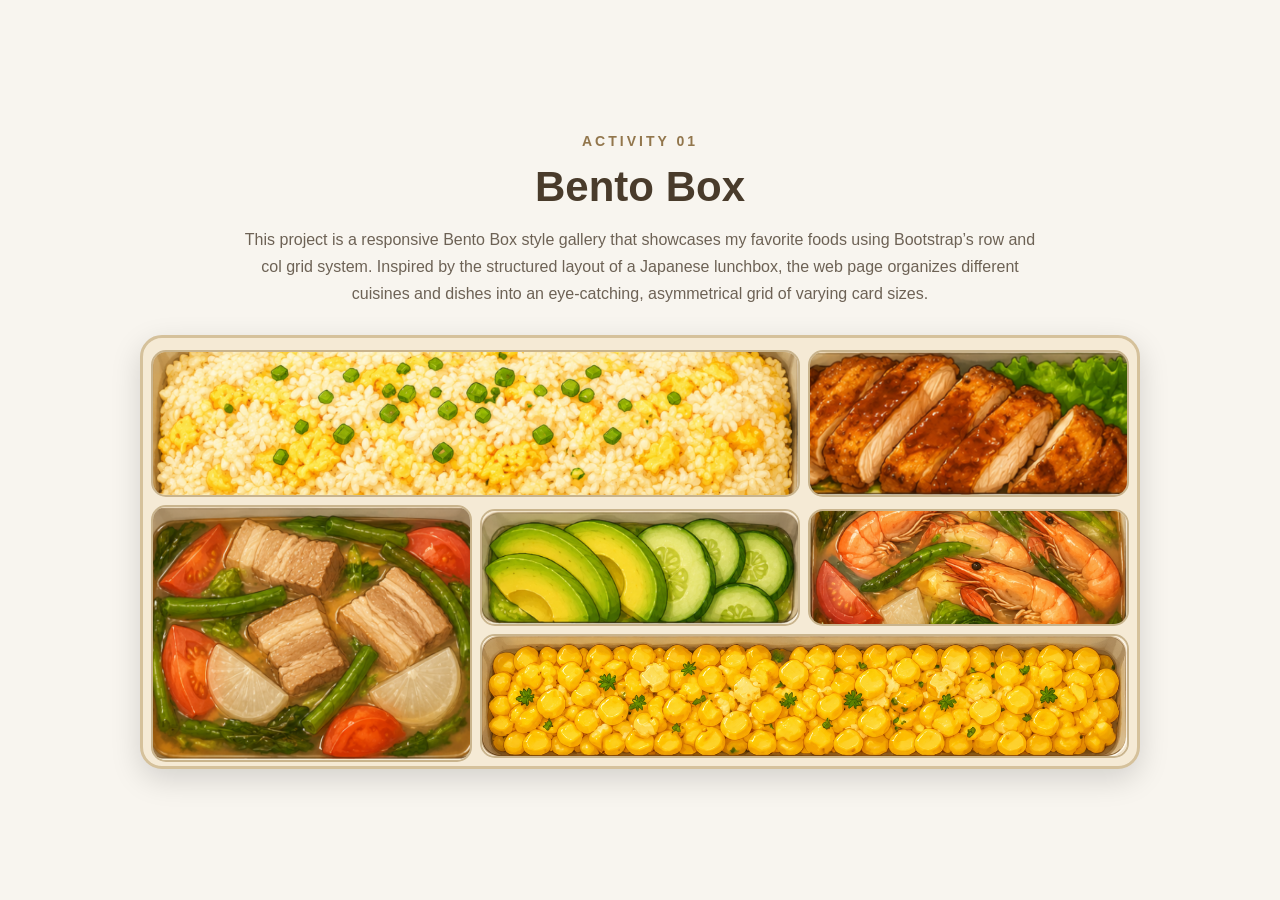
==== commit e21ffc9f: "Update WebDev activities" ====
--- a/Activity1_Bento/index.html
+++ b/Activity1_Bento/index.html
@@ -4,1041 +4,341 @@
 <head>
     <meta charset="UTF-8">
     <meta name="viewport" content="width=device-width, initial-scale=1.0">
-    <title>Grace's Portfolio</title>
-    <link rel="icon" href="assets/images/icon.svg">
-    <link href="https://cdn.jsdelivr.net/npm/bootstrap@5.3.8/dist/css/bootstrap.min.css" rel="stylesheet"
-        integrity="sha384-sRIl4kxILFvY47J16cr9ZwB07vP4J8+LH7qKQnuqkuIAvNWLzeN8tE5YBujZqJLB" crossorigin="anonymous">
-
-    <link rel="stylesheet" href="assets/style.css">
-    <link rel="stylesheet" href="https://cdn.jsdelivr.net/npm/bootstrap-icons@1.11.3/font/bootstrap-icons.min.css">
-    <link href="https://fonts.googleapis.com/css2?family=Poppins:wght@300;400;500;600;700;800&display=swap"
+
+    <title>Activity 01 - Bento Box</title>
+    <link rel="icon" href="assets/icon.svg">
+    <link href="https://cdn.jsdelivr.net/npm/bootstrap@5.3.8/dist/css/bootstrap.min.css"
         rel="stylesheet">
+
+    <style>
+        body {
+            margin: 0;
+            padding: 30px 16px;
+            min-height: 100vh;
+            display: flex;
+            justify-content: center;
+            align-items: center;
+            background: #f8f5ef;
+            font-family: Arial, sans-serif;
+        }
+
+        /* Main Content */
+        .activity-container {
+            width: 100%;
+            max-width: 1100px;
+            margin: auto;
+        }
+
+        /* Activity Introduction */
+        .activity-intro {
+            text-align: center;
+            margin: 0 auto 28px;
+            max-width: 800px;
+        }
+
+        .activity-label {
+            font-size: 14px;
+            font-weight: bold;
+            letter-spacing: 3px;
+            text-transform: uppercase;
+            color: #92764c;
+            margin-bottom: 10px;
+        }
+
+        .activity-intro h1 {
+            font-size: clamp(28px, 4vw, 42px);
+            font-weight: 700;
+            color: #493b2b;
+            margin-bottom: 14px;
+        }
+
+        .activity-intro p {
+            font-size: 16px;
+            line-height: 1.7;
+            color: #6d6255;
+            margin-bottom: 0;
+        }
+
+        /* Main Bento Tray */
+        .bento-tray {
+            width: 100%;
+            max-width: 1000px;
+            margin: 0 auto;
+            padding: 8px;
+            background: #f5ead5;
+            border: 3px solid #d5c19b;
+            border-radius: 22px;
+            box-shadow: 0 10px 30px rgba(0, 0, 0, 0.15);
+        }
+
+        .bento-tray .row {
+            --bs-gutter-x: 8px;
+            --bs-gutter-y: 8px;
+        }
+
+        /* Food Cards */
+        .food-card {
+            width: 100%;
+            height: 100%;
+            min-width: 0;
+            overflow: hidden;
+            background: #e2d1ae;
+            border: 2px solid #c9b48d;
+            border-radius: 15px;
+        }
+
+        /* Food Images */
+        .food-img {
+            display: block;
+            width: 100%;
+            height: 100%;
+            object-fit: cover;
+            transition: transform 0.3s ease;
+        }
+
+        .food-card:hover .food-img {
+            transform: scale(1.03);
+        }
+
+        /* Bento Row Heights */
+        .top-row {
+            height: 155px;
+        }
+
+        .bottom-row {
+            height: 265px;
+        }
+
+        .middle-row {
+            height: 125px;
+        }
+
+        .corn-row {
+            height: 132px;
+        }
+
+        /* Tablet */
+        @media (max-width: 767.98px) {
+            body {
+                padding: 24px 12px;
+            }
+
+            .activity-intro {
+                margin-bottom: 22px;
+            }
+
+            .activity-intro p {
+                font-size: 15px;
+            }
+
+            .bento-tray {
+                padding: 6px;
+                border-radius: 17px;
+            }
+
+            .bento-tray .row {
+                --bs-gutter-x: 6px;
+                --bs-gutter-y: 6px;
+            }
+
+            .top-row {
+                height: 130px;
+            }
+
+            .bottom-row {
+                height: 220px;
+            }
+
+            .middle-row {
+                height: 104px;
+            }
+
+            .corn-row {
+                height: 108px;
+            }
+
+            .food-card {
+                border-radius: 11px;
+            }
+        }
+
+        /* Mobile */
+        @media (max-width: 480px) {
+            body {
+                padding: 20px 8px;
+                align-items: flex-start;
+            }
+
+            .activity-intro {
+                margin-bottom: 18px;
+            }
+
+            .activity-label {
+                font-size: 12px;
+                letter-spacing: 2px;
+            }
+
+            .activity-intro h1 {
+                font-size: 28px;
+            }
+
+            .activity-intro p {
+                font-size: 14px;
+                line-height: 1.6;
+            }
+
+            .bento-tray {
+                padding: 4px;
+                border-radius: 13px;
+            }
+
+            .bento-tray .row {
+                --bs-gutter-x: 4px;
+                --bs-gutter-y: 4px;
+            }
+
+            .top-row {
+                height: 100px;
+            }
+
+            .bottom-row {
+                height: auto;
+            }
+
+            .rice-box,
+            .chicken-box {
+                height: 100px;
+            }
+
+            .pork-box {
+                height: 180px;
+            }
+
+            .right-section {
+                height: 180px;
+            }
+
+            .middle-row {
+                height: 86px;
+            }
+
+            .corn-row {
+                height: 90px;
+            }
+
+            .food-card {
+                border-radius: 8px;
+                border-width: 1px;
+            }
+        }
+    </style>
 </head>
 
 <body>
 
-    <nav id="navbarPortfolio" class="navbar navbar-expand-lg fixed-top custom-navbar">
-        <div class="container">
-
-            <a class="text-white fs-4 text-decoration-none d-flex align-items-center gap-2" href="#home">
-                <img src="assets/images/logo.svg" alt="Logo" class="nav-logo">
-                <span>Portfolio</span>
-            </a>
-
-            <button class="navbar-toggler  navbar-dark" type="button" data-bs-toggle="collapse"
-                data-bs-target="#navbarNav">
-                <span class="navbar-toggler-icon"></span>
-            </button>
-
-            <div class="collapse navbar-collapse justify-content-end" id="navbarNav">
-                <ul class="navbar-nav gap-lg-3 align-items-lg-center">
-
-                    <li class="nav-item">
-                        <a class="nav-link text-white fw-semibold" href="#home">Home</a>
-                    </li>
-
-                    <li class="nav-item">
-                        <a class="nav-link text-white fw-semibold" href="#about">About</a>
-                    </li>
-
-                    <li class="nav-item dropdown">
-                        <a id="learningLink" class="nav-link text-white fw-semibold dropdown-toggle" href="#"
-                            role="button" data-bs-toggle="dropdown">
-                            Learning
-                        </a>
-
-                        <ul class="dropdown-menu dropdown-menu-dark glass-dropdown">
-                            <li>
-                                <a class="dropdown-item" href="#education">
-                                    Educational Background
-                                </a>
-                            </li>
-                            <li>
-                                <a class="dropdown-item" href="#technologies">
-                                    Technologies I've Worked With
-                                </a>
-                            </li>
-                            <li>
-                                <a class="dropdown-item" href="#projects">
-                                    What i've Built
-                                </a>
-                            </li>
-                        </ul>
-                    </li>
-
-                    <li class="nav-item">
-                        <a class="nav-link text-white fw-semibold" href="#contact">Contact</a>
-                    </li>
-
-                </ul>
+    <main class="activity-container">
+
+        <!-- Activity 01 Introduction -->
+        <section class="activity-intro">
+
+            <div class="activity-label">
+                Activity 01
             </div>
-        </div>
-    </nav>
-
-    <section id="home" class="bg-transparent">
-        <div class="container mt-3 pt-2">
-
-            <div class="row align-items-center min-vh-100 pt-5 ">
-
-                <!-- Text Side -->
-                <div class="col-lg-6">
-
-                    <!-- Mobile Layout -->
-                    <div class="d-flex d-lg-none align-items-center gap-3 mb-4">
-
-                        <img src="assets/images/foliopic.png" alt="Profile"
-                            class="rounded-circle border border-3 border-white" width="70" height="70">
-
-                        <p class="typingText text-uppercase fw-bold text-primary letter-spacing-2 mb-0"
-                            data-text="Welcome to my portfolio">
-
-                        </p>
-
-                    </div>
-
-                    <!-- Desktop Layout -->
-                    <p class="typingText typing-cursor text-uppercase fw-bold text-primary letter-spacing-2 d-none d-lg-block fs-5"
-                        data-text=" Welcome to my portfolio">
-
-                    </p>
-
-                    <h1 class="fw-bold">
-                        Hello, I am <br>
-                        Grace A. Gutierrez.
-                    </h1>
-
-                    <p class="hero-text">
-                        A BSIT student and a working student who is continuously learning and developing skills in
-                        Information Technology through academic studies, projects, and real-world experiences.
-                        Feel free to explore the different sections of this portfolio to learn more about my background.
-                    </p>
-
-                    <a href="#about" class="btn btn-primary fw-semibold px-4 py-2 rounded-pill"
-                        style="background-color: rgba(141, 183, 255, 0.4)">
-                        Explore More
-                    </a>
-
+
+            <h1>Bento Box</h1>
+
+            <p>
+                            This project is a responsive Bento Box style gallery that showcases my favorite foods using Bootstrap’s row and col grid system.
+                Inspired by the structured layout of a Japanese lunchbox, the web page organizes different cuisines and dishes into an eye-catching, asymmetrical grid of varying card sizes.
+
+            </p>
+
+        </section>
+
+        <!-- Bento Box Layout -->
+        <section class="bento-tray">
+
+            <!-- Top Row: Rice and Chicken -->
+            <div class="row top-row mb-2">
+
+                <!-- Box 1: Plain Rice -->
+                <div class="col-8 h-100 p-1">
+                    <div class="food-card rice-box">
+                        <img src="assets/rice.png"
+                            class="food-img"
+                            alt="Plain rice">
+                    </div>
                 </div>
 
-                <!-- Desktop Image -->
-                <div class="col-lg-6 text-center mt-5 mt-lg-0 d-none d-lg-block">
-
-                    <img src="assets/images/foliopic.png" alt="My Picture" class="profile-img">
-
+                <!-- Box 2: Chicken Chop -->
+                <div class="col-4 h-100 p-1">
+                    <div class="food-card chicken-box">
+                        <img src="assets/chiken.png"
+                            class="food-img"
+                            alt="Chicken chop">
+                    </div>
                 </div>
 
             </div>
 
-        </div>
-    </section>
-
-    <section class="bg-transparent py-5">
-        <div class="container">
-            <div class="section-box reveal">
-                <h2>Introduction</h2>
-                <p>
-                    This portfolio serves as a reflection of my journey as a Bachelor of Science in Information
-                    Technology (BSIT) student and working student. It highlights my educational background, learning
-                    experiences, and the projects that have helped me apply technology in practical and meaningful ways.
-                </p>
-                <p>
-                    Throughout my academic journey, I have explored various technologies, worked on different projects,
-                    and gained valuable experience through collaboration and hands-on learning. Each experience has
-                    contributed to my growth, allowing me to develop a better understanding of software development,
-                    problem-solving, and teamwork.
-                </p>
-                <p>
-                    Whether you're here to learn about my background, explore the technologies I've worked with, or view
-                    the projects I've completed, I hope this portfolio provides a clear picture of my progress,
-                    dedication, and continuous pursuit of learning in the field of Information Technology.
-                </p>
-
-            </div>
-        </div>
-    </section>
-
-    <section id="about" class="bg-transparent py-5">
-        <div class="container mt-5">
-            <h2 class="text-center fw-bold display-6 mb-5">About Me</h2>
-
-            <div class="row g-4">
-                <div class="col-md-6">
-                    <div class="info-card h-100 reveal">
-
-                        <h3 class="fw-bold">
-                            <i class="bi bi-bullseye text-primary me-2"></i>
-                            My Goal
-                        </h3>
-                        <p>
-                            I chose Information Technology because I believe technology will continue to shape the
-                            future and I want to build a career in the IT industry. As a student, my goal is to gain
-                            practical experience and apply what I learn in real-world situations. In the future, I hope
-                            to have a career that allows me to grow professionally while maintaining a healthy work-life
-                            balance.
-                        </p>
+            <!-- Bottom Row -->
+            <div class="row bottom-row">
+
+                <!-- Box 3: Sinigang na Baboy -->
+                <div class="col-4 h-100 p-1">
+                    <div class="food-card pork-box">
+                        <img src="assets/sinigang.png"
+                            class="food-img"
+                            alt="Sinigang na baboy">
                     </div>
                 </div>
 
-                <div class="col-md-6">
-                    <div class="info-card h-100 reveal">
-                        <h3 class="fw-bold">
-                            <i class="bi bi-lightbulb text-primary me-2"></i>
-                            My Interest
-                        </h3>
-                        <p>
-                            I enjoy adventurous activities such as swimming, nature trips, and exploring new
-                            experiences. In the field of technology, I have recently developed an interest in
-                            cybersecurity because of its importance and the challenges it presents. I enjoy learning new
-                            things and discovering opportunities for personal and professional growth.
-                        </p>
-                    </div>
-                </div>
-
-                <div class="col-md-6">
-                    <div class="info-card h-100 reveal">
-                        <h3 class="fw-bold">
-                            <i class="bi bi-briefcase-fill text-primary me-2"></i>
-                            Working Student
-                        </h3>
-                        <p>
-                            Being a working student since 2024 has taught me valuable lessons in responsibility, time
-                            management, and perseverance. Balancing work and academics can be challenging, but it has
-                            helped me become more disciplined and independent. I am proud to continue performing well in
-                            school while supporting myself and helping my family.
-                        </p>
-                    </div>
-                </div>
-
-                <div class="col-md-6">
-                    <div class="info-card h-100 reveal">
-                        <h3 class="fw-bold">
-                            <i class="bi bi-gem text-primary me-2"></i>
-                            My Values
-                        </h3>
-                        <p>
-                            I strive to approach life with optimism, gratitude, and an open mind. I believe in treating
-                            others with kindness and respect, as everyone faces challenges that may not be visible to
-                            others. These values guide me in both my academic journey and everyday life.
-                        </p>
-                    </div>
-                </div>
-
-            </div>
-        </div>
-    </section>
-
-
-
-    <section id="education" class="bg-transparent py-5">
-        <div class="container mt-5">
-            <h2 class="text-center fw-bold display-6 mb-5">Education</h2>
-
-            <div class="timeline mx-auto">
-
-                <div class="timeline-item card reveal rounded-4 p-4 mb-4">
-                    <h4 class="fw-bold">College BSIT</h4>
-                    <p class="text-primary fw-semibold mb-2">2024-2028</p>
-                    <p class="mb-1"><strong>School Name:</strong> Polytechnic University of the Philippines Santo Tomas
-                    </p>
-                    <p class="mb-0"><strong>Status:</strong> Working Student, Consistent Achiever</p>
-                </div>
-
-                <div class="timeline-item card reveal rounded-4 p-4 mb-4">
-                    <h4 class="fw-bold">Senior High School</h4>
-                    <p class="text-primary fw-semibold mb-2">2022-2024</p>
-                    <p class="mb-1"><strong>School Name:</strong> Saint Benilde International School</p>
-                    <p class="mb-0"><strong>Achievements:</strong> Completed STEM strand with High Honor</p>
-                </div>
-
-                <div class="timeline-item card reveal  rounded-4 p-4 mb-4">
-                    <h4 class="fw-bold">Junior High School</h4>
-                    <p class="text-primary fw-semibold mb-2">2018-2022</p>
-                    <p class="mb-1"><strong>School Name:</strong> Makiling Integrated School</p>
-                    <p class="mb-0"><strong>Achievements:</strong> Graduated as Valedictorian</p>
-                </div>
-
-                <div class="timeline-item card reveal rounded-4 p-4">
-                    <h4 class="fw-bold">Elementary</h4>
-                    <p class="text-primary fw-semibold mb-2">2012-2018</p>
-                    <p class="mb-1"><strong>School Name:</strong> Real Elementary School</p>
-                    <p class="mb-0"><strong>Achievements:</strong> Completed with character distinction</p>
-                </div>
-
-            </div>
-        </div>
-    </section>
-
-
-    <section id="technologies" class="bg-transparent py-5">
-        <div class="container mt-5">
-
-            <h2 class="text-center fw-bold display-6 mb-3">Technologies I've Worked With</h2>
-
-            <p class="text-center mx-auto mb-5" style="max-width: 850px; color: #d7dce8;">
-                This section showcases the technologies, tools, and platforms I have encountered and used throughout my
-                academic journey. Although I am still building my expertise, each has contributed to my learning
-                experience
-                through coursework, projects, and exploration.
-
-            </p>
-
-            <div class="row g-4">
-
-                <!-- Programming & Development -->
-                <div class="col-md-6 col-lg-6">
-                    <div class="card h-100  rounded-4 p-4 tech-category-card reveal">
-                        <h4 class="fw-bold mb-3 text-white">Programming & Development</h4>
-
-                        <div class="d-flex flex-wrap gap-2">
-
-                            <div class="d-inline-flex align-items-center border rounded px-3 py-2">
-                                <img src="assets/images/python.svg" width="24" height="24" class="me-2" alt="Python">
-                                <span>Python</span>
-                            </div>
-
-                            <div class="d-inline-flex align-items-center border rounded px-3 py-2">
-                                <img src="assets/images/c.svg" width="24" height="24" class="me-2" alt="C#">
-                                <span>C#</span>
-                            </div>
-
-                            <div class="d-inline-flex align-items-center border rounded px-3 py-2">
-                                <img src="assets/images/js.svg" width="24" height="24" class="me-2" alt="JavaScript">
-                                <span>JavaScript</span>
-                            </div>
-
-                            <div class="d-inline-flex align-items-center border rounded px-3 py-2">
-                                <img src="assets/images/html.svg" width="24" height="24" class="me-2" alt="HTML">
-                                <span>HTML</span>
-                            </div>
-
-                            <div class="d-inline-flex align-items-center border rounded px-3 py-2">
-                                <img src="assets/images/css.svg" width="24" height="24" class="me-2" alt="CSS">
-                                <span>CSS</span>
-                            </div>
-
-                            <div class="d-inline-flex align-items-center border rounded px-3 py-2">
-                                <img src="assets/images/php.svg" width="24" height="24" class="me-2" alt="PHP">
-                                <span>PHP</span>
-                            </div>
-
-                        </div>
-                    </div>
-                </div>
-
-                <!-- Databases -->
-                <div class="col-md-6 col-lg-3">
-                    <div class="card h-100  rounded-4 p-4 tech-category-card reveal">
-                        <h4 class="fw-bold mb-3 text-white">Databases</h4>
-
-                        <div class="d-flex flex-wrap gap-2">
-                            <div class="d-inline-flex align-items-center border rounded px-3 py-2">
-                                <img src="assets/images/mysql.svg" width="24" height="24" class="me-2" alt="MySQL">
-                                <span>MySQL</span>
+                <!-- Right Side Food Section -->
+                <div class="col-8 h-100 p-1 right-section">
+
+                    <!-- Boxes 4 and 5 -->
+                    <div class="row middle-row mb-2">
+
+                        <!-- Box 4: Avocado with Cucumber -->
+                        <div class="col-6 h-100 p-1">
+                            <div class="food-card">
+                                <img src="assets/avocado.png"
+                                    class="food-img"
+                                    alt="Avocado with cucumber">
                             </div>
                         </div>
-                    </div>
-                </div>
-
-                <!-- Frameworks & Libraries -->
-                <div class="col-md-6 col-lg-3">
-                    <div class="card h-100  rounded-4 p-4 tech-category-card reveal">
-                        <h4 class="fw-bold mb-3 text-white">Frameworks & Libraries</h4>
-
-                        <div class="d-flex flex-wrap gap-2">
-
-                            <div class="d-inline-flex align-items-center border rounded px-3 py-2">
-                                <img src="assets/images/bootstrap.svg" width="24" height="24" class="me-2"
-                                    alt="Bootstrap">
-                                <span>Bootstrap</span>
-                            </div>
-
-                            <div class="d-inline-flex align-items-center border rounded px-3 py-2">
-                                <span>Tkinter</span>
-                            </div>
-
-                            <div class="d-inline-flex align-items-center border rounded px-3 py-2">
-                                <span>Pygame</span>
-                            </div>
-
-                        </div>
-                    </div>
-                </div>
-
-                <!-- Development Tools -->
-                <div class="col-md-6 col-lg-6">
-                    <div class="card h-100  rounded-4 p-4 tech-category-card reveal">
-                        <h4 class="fw-bold mb-3 text-white">Development Tools</h4>
-
-                        <div class="d-flex flex-wrap gap-2">
-
-                            <div class="d-inline-flex align-items-center border rounded px-3 py-2">
-                                <img src="assets/images/git.svg" width="24" height="24" class="me-2" alt="Git">
-                                <span>Git</span>
-                            </div>
-
-                            <div class="d-inline-flex align-items-center border rounded px-3 py-2">
-                                <img src="assets/images/github.svg" width="24" height="24" class="me-2" alt="GitHub">
-                                <span>GitHub</span>
-                            </div>
-
-                            <div class="d-inline-flex align-items-center border rounded px-3 py-2">
-                                <img src="assets/images/vscode.svg" width="24" height="24" class="me-2" alt="VS Code">
-                                <span>Visual Studio Code</span>
-                            </div>
-
-                            <div class="d-inline-flex align-items-center border rounded px-3 py-2">
-                                <img src="assets/images/vs.svg" width="24" height="24" class="me-2" alt="Visual Studio">
-                                <span>Visual Studio</span>
-                            </div>
-
-                            <div class="d-inline-flex align-items-center border rounded px-3 py-2">
-                                <img src="assets/images/xampp.svg" width="24" height="24" class="me-2" alt="XAMPP">
-                                <span>XAMPP</span>
-                            </div>
-
-                            <div class="d-inline-flex align-items-center border rounded px-3 py-2">
-                                <img src="assets/images/cisco.svg" width="24" height="24" class="me-2"
-                                    alt="Packet Tracer">
-                                <span>Packet Tracer</span>
-                            </div>
-
-                        </div>
-                    </div>
-                </div>
-
-                <!-- Design & Creative Tools -->
-                <div class="col-md-6 col-lg-6">
-                    <div class="card h-100  rounded-4 p-4 tech-category-card reveal">
-                        <h4 class="fw-bold mb-3 text-white">Design & Creative Tools</h4>
-
-                        <div class="d-flex flex-wrap gap-2">
-
-                            <div class="d-inline-flex align-items-center border rounded px-3 py-2">
-                                <img src="assets/images/canva.svg" width="24" height="24" class="me-2" alt="Canva">
-                                <span>Canva</span>
-                            </div>
-
-                            <div class="d-inline-flex align-items-center border rounded px-3 py-2">
-                                <img src="assets/images/figma.svg" width="24" height="24" class="me-2" alt="Figma">
-                                <span>Figma</span>
-                            </div>
-
-                            <div class="d-inline-flex align-items-center border rounded px-3 py-2">
-                                <img src="assets/images/blender.svg" width="24" height="24" class="me-2" alt="Blender">
-                                <span>Blender</span>
-                            </div>
-
-                        </div>
-                    </div>
-                </div>
-
-            </div>
-
-        </div>
-    </section>
-
-
-    <section id="projects" class="bg-transparent py-5 ">
-        <div class="container mt-5">
-
-            <p class="typingText typing-cursor text-uppercase text-primary fw-semibold text-center mt-2 mb-2 fs-5"
-            data-text="What I've Built">
-                
-            </p>
-
-            <h2 class="text-center fw-bold display-6 mb-3">
-                Past Projects
-            </h2>
-
-            <p class="text-center mx-auto  mb-5" style="max-width: 850px; color: #d7dce8;">
-                A collection of my early coding steps. While these projects lack the polish of a professional build,
-                they hold something more valuable to me: the first time I successfully wrote a script, connected a
-                database, or structured a webpage. They aren't flawless, but they are proof of consistent progress
-                and a willingness to learn something new.
-            </p>
-
-            <div class="row g-5 justify-content-center">
-
-                <div class="col-12 col-md-10 col-lg-6">
-                    <div class="card project-card p-3 h-100 reveal">
-
-                        <div class="project-img-box position-relative">
-                            <img src="assets/images/bir.png" class="card-img-top" alt="iskohub FORM 0619-E">
-
-                            <button
-                                class="view-more-btn btn btn-primary position-absolute top-50 start-50 translate-middle"
-                                data-bs-toggle="modal" data-bs-target="#birModal">
-                                View more images
-                            </button>
-                        </div>
-
-                        <div class="card-body p-4 d-flex flex-column">
-
-                            <h5 class="fw-bold mb-1">
-                                BIR FORM 0619-E
-                            </h5>
-
-                            <p class="text-primary small fw-medium mb-3">
-                                Tax Filing Management System
-                            </p>
-
-                            <p class="card-text">
-                                A desktop-based application developed using Python Tkinter and MySQL for managing and
-                                generating BIR Form 0619-E records. The system provides an intuitive user interface that
-                                simplifies data entry, validation, and record management. It also supports full CRUD
-                                (Create, Read, Update, and Delete) operations, enabling users to efficiently store,
-                                retrieve, modify, and maintain taxpayer information and form records.
-                            </p>
-
-                            <div class="d-flex flex-wrap gap-2 mt-1">
-                                <div class="d-inline-flex align-items-center border rounded px-3 py-2">
-                                    <span>Tkitnter</span>
-                                </div>
-
-                                <div class="d-inline-flex align-items-center border rounded px-3 py-2">
-                                    <span>Python</span>
-                                </div>
-                            </div>
-
-                        </div>
-
-                    </div>
-                </div>
-
-                <div class="col-12 col-md-10 col-lg-6">
-                    <div class="card project-card p-3 h-100 reveal">
-
-                        <div class="project-img-box position-relative">
-                            <img src="assets/images/pygame.jpg" class="card-img-top" alt="iskohub FORM 0619-E">
-
-                            <button
-                                class="view-more-btn btn btn-primary position-absolute top-50 start-50 translate-middle"
-                                data-bs-toggle="modal" data-bs-target="#gameModal">
-                                View more images
-                            </button>
-                        </div>
-
-                        <div class="card-body p-4 d-flex flex-column">
-
-                            <h5 class="fw-bold mb-1">
-                                Pixel Panic
-                            </h5>
-
-                            <p class="text-primary small fw-medium mb-3">
-                                Game Development
-                            </p>
-
-                            <p class="card-text">
-                                A 2D arcade shooter developed as the final requirement for my 1st-year, 2nd-semester
-                                Computer Programming course. This was my very first collaborative project, featuring
-                                custom, digitally drawn graphics and engaging core game mechanics built using the Pygame
-                                library.
-                            </p>
-
-                            <div class="d-flex flex-wrap gap-2 mt-1">
-                                <div class="d-inline-flex align-items-center border rounded px-3 py-2">
-                                    <span>Python</span>
-                                </div>
-
-                                <div class="d-inline-flex align-items-center border rounded px-3 py-2">
-                                    <span>Pygame</span>
-                                </div>
-                            </div>
-
-                        </div>
-
-                    </div>
-                </div>
-
-                <div class="col-12 col-md-10 col-lg-6">
-                    <div class="card project-card p-3 h-100 reveal">
-
-                        <div class="project-img-box position-relative">
-                            <img src="assets/images/capcake.png" class="card-img-top" alt="iskohub FORM 0619-E">
-
-                            <button
-                                class="view-more-btn btn btn-primary position-absolute top-50 start-50 translate-middle"
-                                data-bs-toggle="modal" data-bs-target="#sweetModal">
-                                View more images
-                            </button>
-                        </div>
-
-                        <div class="card-body p-4 d-flex flex-column">
-
-                            <h5 class="fw-bold mb-1">
-                                Sweet Treats
-                            </h5>
-
-                            <p class="text-primary small fw-medium mb-3">
-                                E-Commerce Website
-                            </p>
-
-                            <p class="card-text">
-                                An introductory e-commerce platform built to practice front-end fundamentals. This
-                                project introduced me to Local Network Hosting, allowing peers connected to the same
-                                Wi-Fi network to browse and interact with the site in real-time.
-                            </p>
-
-                            <div class="d-flex flex-wrap gap-2 mt-1">
-                                <div class="d-inline-flex align-items-center border rounded px-3 py-2">
-                                    <span>HTML</span>
-                                </div>
-
-                                <div class="d-inline-flex align-items-center border rounded px-3 py-2">
-                                    <span>CSS</span>
-                                </div>
-
-                                <div class="d-inline-flex align-items-center border rounded px-3 py-2">
-                                    <span>JavaScript</span>
-                                </div>
-
-                                <div class="d-inline-flex align-items-center border rounded px-3 py-2">
-                                    <span>Flask</span>
-                                </div>
-                            </div>
-
-                        </div>
-
-                    </div>
-                </div>
-
-                <div class="col-12 col-md-10 col-lg-6">
-                    <div class="card project-card p-3 h-100 reveal">
-
-                        <div class="project-img-box position-relative">
-                            <img src="assets/images/iskohub.png" class="card-img-top" alt="iskohub FORM 0619-E">
-
-                            <button
-                                class="view-more-btn btn btn-primary position-absolute top-50 start-50 translate-middle"
-                                data-bs-toggle="modal" data-bs-target="#iskohubModal">
-                                View more images
-                            </button>
-                        </div>
-
-                        <div class="card-body p-4 d-flex flex-column">
-
-                            <h5 class="fw-bold mb-1">
-                                IskoHub
-                            </h5>
-
-                            <p class="text-primary small fw-medium mb-3">
-                                Campus Marketplace with Management System
-                            </p>
-
-                            <p class="card-text">
-                                A comprehensive web-based marketplace designed for campus use. This project was my most
-                                significant collaborative effort, requiring complex back-end integration and database
-                                management. It served as a vital lesson in team synchronization, communication, and
-                                overcoming technical hurdles in a group environment.
-                            </p>
-
-                            <div class="d-flex flex-wrap gap-2 mt-1">
-                                <div class="d-inline-flex align-items-center border rounded px-3 py-2">
-                                    <span>HTML</span>
-                                </div>
-
-                                <div class="d-inline-flex align-items-center border rounded px-3 py-2">
-                                    <span>CSS</span>
-                                </div>
-
-                                <div class="d-inline-flex align-items-center border rounded px-3 py-2">
-                                    <span>JavaScript</span>
-                                </div>
-
-                                <div class="d-inline-flex align-items-center border rounded px-3 py-2">
-                                    <span>MySQL</span>
-                                </div>
-
-                                <div class="d-inline-flex align-items-center border rounded px-3 py-2 text-yellow">
-                                    <span>Xampp</span>
-                                </div>
-                            </div>
-
-                        </div>
-
-                    </div>
-                </div>
-
-            </div>
-
-        </div>
-    </section>
-
-
-    <!-- BIR Modal -->
-    <div class="modal fade" id="birModal" tabindex="-1">
-        <div class="modal-dialog modal-dialog-centered modal-lg">
-            <div class="modal-content bg-dark text-white rounded-4">
-                <div class="modal-header border-secondary">
-                    <h5 class="modal-title">BIR FORM 0619-E </h5>
-                    <button type="button" class="btn-close btn-close-white" data-bs-dismiss="modal"></button>
-                </div>
-
-                <div class="modal-body">
-                    <div id="birCarousel" class="carousel slide">
-                        <div class="carousel-inner rounded-4">
-                            <div class="carousel-item active">
-                                <img src="assets/images/bir2.png" class="d-block w-100 object-fit-contain "
-                                    style="height: 450px; " alt="bir Image 1">
-                            </div>
-                            <div class="carousel-item">
-                                <img src="assets/images/bir3.png" class="d-block w-100 object-fit-contain "
-                                    style="height: 450px; " alt="bir Image 2">
-                            </div>
-                            <div class="carousel-item">
-                                <img src="assets/images/bir4.png" class="d-block w-100 object-fit-contain "
-                                    style="height: 450px; " alt="bir Image 3">
-                            </div>
-                            <div class="carousel-item">
-                                <img src="assets/images/bir5.png" class="d-block w-100 object-fit-contain "
-                                    style="height: 450px; " alt="bir Image 4">
+
+                        <!-- Box 5: Shrimp Tempura -->
+                        <div class="col-6 h-100 p-1">
+                            <div class="food-card">
+                                <img src="assets/hipon.png"
+                                    class="food-img"
+                                    alt="Shrimp tempura">
                             </div>
                         </div>
 
-                        <button class="carousel-control-prev" type="button" data-bs-target="#birCarousel"
-                            data-bs-slide="prev">
-                            <i class="bi bi-chevron-left fs-1 text-dark"></i>
-                        </button>
-
-                        <button class="carousel-control-next" type="button" data-bs-target="#birCarousel"
-                            data-bs-slide="next">
-                            <i class="bi bi-chevron-right fs-1 text-dark"></i>
-                        </button>
-                    </div>
-                </div>
-            </div>
-        </div>
-    </div>
-
-    <!-- Pixel Panic Modal -->
-    <div class="modal fade" id="gameModal" tabindex="-1">
-        <div class="modal-dialog modal-dialog-centered modal-lg">
-            <div class="modal-content bg-dark text-white rounded-4">
-                <div class="modal-header border-secondary">
-                    <h5 class="modal-title">Pixel Panic UI</h5>
-                    <button type="button" class="btn-close btn-close-white" data-bs-dismiss="modal"></button>
-                </div>
-
-                <div class="modal-body">
-                    <div id="gameCarousel" class="carousel slide">
-                        <div class="carousel-inner rounded-4">
-                            <div class="carousel-item active">
-                                <img src="assets/images/game1.png" class="d-block w-100 object-fit-contain "
-                                    style="height: 450px; " alt="game Image 1">
-                            </div>
-                            <div class="carousel-item">
-                                <img src="assets/images/game2.png" class="d-block w-100 object-fit-contain "
-                                    style="height: 450px; " alt="game Image 2">
-                            </div>
-                            <div class="carousel-item">
-                                <img src="assets/images/game3.png" class="d-block w-100 object-fit-contain "
-                                    style="height: 450px; " alt="game Image 3">
-                            </div>
-                            <div class="carousel-item">
-                                <img src="assets/images/game4.png" class="d-block w-100 object-fit-contain "
-                                    style="height: 450px; " alt="game Image 4">
-                            </div>
-                            <div class="carousel-item">
-                                <img src="assets/images/game5.png" class="d-block w-100 object-fit-contain "
-                                    style="height: 450px; " alt="game Image 5">
+                    </div>
+
+                    <!-- Box 6: Buttered Corn -->
+                    <div class="row corn-row">
+
+                        <div class="col-12 h-100 p-1">
+                            <div class="food-card">
+                                <img src="assets/corn.png"
+                                    class="food-img"
+                                    alt="Buttered corn">
                             </div>
                         </div>
 
-                        <button class="carousel-control-prev" type="button" data-bs-target="#gameCarousel"
-                            data-bs-slide="prev">
-                            <i class="bi bi-chevron-left fs-1 text-dark"></i>
-                        </button>
-
-                        <button class="carousel-control-next" type="button" data-bs-target="#gameCarousel"
-                            data-bs-slide="next">
-                            <i class="bi bi-chevron-right fs-1 text-dark"></i>
-                        </button>
-                    </div>
+                    </div>
+
                 </div>
+
             </div>
-        </div>
-    </div>
-
-    <!-- Sweet Treats Modal -->
-    <div class="modal fade" id="sweetModal" tabindex="-1">
-        <div class="modal-dialog modal-dialog-centered modal-lg">
-            <div class="modal-content bg-dark text-white rounded-4">
-                <div class="modal-header border-secondary">
-                    <h5 class="modal-title">Website UI</h5>
-                    <button type="button" class="btn-close btn-close-white" data-bs-dismiss="modal"></button>
-                </div>
-
-                <div class="modal-body">
-                    <div id="sweetCarousel" class="carousel slide" style="height: 340px; ">
-                        <div class="carousel-inner rounded-4">
-                            <div class="carousel-item active">
-                                <img src="assets/images/capcake.png" class="d-block w-100 object-fit-contain  "
-                                    alt="sweet Image 1">
-                            </div>
-                            <div class="carousel-item">
-                                <img src="assets/images/sweet2.png" class="d-block w-100 object-fit-contain "
-                                    alt="sweet Image 2">
-                            </div>
-                            <div class="carousel-item">
-                                <img src="assets/images/sweet3.png" class="d-block w-100 object-fit-contain "
-                                    alt="sweet Image 3">
-                            </div>
-                            <div class="carousel-item">
-                                <img src="assets/images/sweet4.png" class="d-block w-100 object-fit-contain "
-                                    alt="sweet Image 4">
-                            </div>
-                        </div>
-
-                        <button class="carousel-control-prev" type="button" data-bs-target="#sweetCarousel"
-                            data-bs-slide="prev">
-                            <i class="bi bi-chevron-left fs-1 text-dark"></i>
-                        </button>
-
-                        <button class="carousel-control-next" type="button" data-bs-target="#sweetCarousel"
-                            data-bs-slide="next">
-                            <i class="bi bi-chevron-right fs-1 text-dark"></i>
-                        </button>
-                    </div>
-                </div>
-            </div>
-        </div>
-    </div>
-
-    <!-- IskoHub Modal -->
-    <div class="modal fade" id="iskohubModal" tabindex="-1">
-        <div class="modal-dialog modal-dialog-centered modal-lg">
-            <div class="modal-content bg-dark text-white rounded-4">
-                <div class="modal-header border-secondary">
-                    <h5 class="modal-title">IskoHub UI</h5>
-                    <button type="button" class="btn-close btn-close-white" data-bs-dismiss="modal"></button>
-                </div>
-
-                <div class="modal-body">
-                    <div id="iskohubCarousel" class="carousel slide" style="height: 340px; ">
-                        <div class="carousel-inner rounded-4">
-                            <div class="carousel-item active">
-                                <img src="assets/images/iskohub1.png" class="d-block w-100 object-fit-contain "
-                                    alt="iskohub Image 1">
-                            </div>
-                            <div class="carousel-item">
-                                <img src="assets/images/iskohub2.png" class="d-block w-100 object-fit-contain "
-                                    alt="iskohub Image 2">
-                            </div>
-                            <div class="carousel-item">
-                                <img src="assets/images/iskohub3.png" class="d-block w-100 object-fit-contain "
-                                    alt="iskohub Image 3">
-                            </div>
-                            <div class="carousel-item">
-                                <img src="assets/images/iskohub4.png" class="d-block w-100 object-fit-contain "
-                                    alt="iskohub Image 4">
-                            </div>
-                        </div>
-
-                        <button class="carousel-control-prev" type="button" data-bs-target="#iskohubCarousel"
-                            data-bs-slide="prev">
-                            <i class="bi bi-chevron-left fs-1 text-dark"></i>
-                        </button>
-
-                        <button class="carousel-control-next" type="button" data-bs-target="#iskohubCarousel"
-                            data-bs-slide="next">
-                            <i class="bi bi-chevron-right fs-1 text-dark"></i>
-                        </button>
-                    </div>
-                </div>
-            </div>
-        </div>
-    </div>
-
-
-<!-- Web Dev Activities Button Section -->
-<section class="container py-4">
-    <div class="section-box reveal text-center">
-        <p class="text-uppercase letter-spacing-2 mb-2">
-            More of My Learning Journey
-        </p>
-
-        <h2>Web Development Activities</h2>
-
-        <p class="mb-4">
-            Explore my web development activities, exercises, and practice outputs.
-        </p>
-
-        <a href="webdev.html"
-           class="btn btn-outline-light rounded-pill px-4 py-2">
-            <i class="bi bi-code-slash me-2"></i>
-            Web Dev Activities
-            <i class="bi bi-arrow-right ms-2"></i>
-        </a>
-    </div>
-</section>
-
-
-    <section id="contact" class="bg-transparent py-5">
-        <div class="container mt-5">
-            <h2 class="text-center fw-bold display-6 mb-5">Contact Me</h2>
-
-            <div class="row g-4">
-                <div class="col-lg-5">
-
-                    <div class="contact-info">
-                        <h5 class="fw-bold mb-1">
-                            Stay in Touch
-                        </h5>
-
-                        <p class="text-primary small fw-medium mb-4">
-                            Drop a message to say hello, collaborate on a project, or share
-                            learning resources!
-                        </p>
-
-
-                        <p class="text-break mb-1">
-                            <strong>Email:</strong> gracearingogutierrez@gmail.com
-                        </p>
-                        <p class="mb-1"><strong>Contact Number:</strong> 0964-171-0493</p>
-                        <p class="mb-1"><strong>GitHub:</strong> GraceO-O</p>
-                        <p class="mb-1"><strong>Facebook:</strong> Grace</p>
-                        <p class="mb-2"><strong>Address:</strong> Calamba City, Laguna </p>
-
-                        <p class="typingText typing-cursor text-primary small fw-medium"
-                            data-text="For instant messaging, click on any of my social links in the footer.">
-
-                        </p>
-
-                    </div>
-                </div>
-
-                <div class="col-lg-7">
-                    <form class="contact-form">
-                        <div class="mb-3">
-                            <input type="text" class="form-control p-2 rounded-3" placeholder="Your Name" required>
-                        </div>
-
-                        <div class="mb-3">
-                            <input type="email" class="form-control p-2 rounded-3" placeholder="Your Email" required>
-                        </div>
-
-                        <div class="mb-3">
-                            <textarea class="form-control p-2 rounded-3" rows="5" placeholder="Your Message"
-                                required></textarea>
-                        </div>
-
-                        <button type="submit" class="btn btn-primary fw-semibold px-4 py-2 rounded-pill"
-                            style="background-color: rgba(141, 183, 255, 0.4)">Send Message</button>
-                    </form>
-                </div>
-            </div>
-        </div>
-    </section>
-
-    <footer class="footer-glass py-3">
-
-        <div class="container reveal">
-
-            <div class="row align-items-center gy-3">
-
-                <!-- Left -->
-                <div class="col-lg-4 text-center text-lg-start">
-
-                    <div class="d-flex align-items-center justify-content-center justify-content-lg-start gap-3">
-
-                        <img src="assets/images/foliopic.png" class="footer-logo rounded-circle" alt="Logo">
-
-                        <div>
-                            <h6 class="fw-bold mb-1">
-                                Grace A. Gutierrez
-                            </h6>
-
-                            <small class="text-primary">
-                                BSIT Student • Aspiring Developer
-                            </small>
-                        </div>
-
-                    </div>
-
-                </div>
-
-                <!-- Center -->
-                <div class="col-lg-4 text-center">
-
-                    <div class="d-flex justify-content-center gap-3 flex-wrap">
-
-                        <a href="#education"
-                            class="footer-nav-link text-white text-decoration-none d-flex align-items-center gap-1">
-                            <i class="bi bi-mortarboard"></i>
-                            <span>Education</span>
-                        </a>
-
-                        <a href="#technologies"
-                            class="footer-nav-link text-white text-decoration-none d-flex align-items-center gap-1">
-                            <i class="bi bi-code-slash"></i>
-                            <span>Technologies</span>
-                        </a>
-
-                        <a href="#projects"
-                            class="footer-nav-link text-white text-decoration-none d-flex align-items-center gap-1">
-                            <i class="bi bi-folder"></i>
-                            <span>Projects</span>
-                        </a>
-
-                    </div>
-
-                </div>
-
-                <!-- Right -->
-                <div class="col-lg-4">
-
-                    <div class="d-flex justify-content-center justify-content-lg-end gap-2">
-
-                        <a href="https://github.com/GraceO-O" target="_blank"
-                            class="social-btn d-flex align-items-center justify-content-center text-white text-decoration-none rounded-3 border">
-                            <i class="bi bi-github"></i>
-                        </a>
-
-                        <a href="https://www.facebook.com/grace.650732" target="_blank"
-                            class="social-btn d-flex align-items-center justify-content-center text-white text-decoration-none rounded-3 border">
-                            <i class="bi bi-facebook"></i>
-                        </a>
-
-                        <a href="https://www.instagram.com/grcy0_0/" target="_blank"
-                            class="social-btn d-flex align-items-center justify-content-center text-white text-decoration-none rounded-3 border">
-                            <i class="bi bi-instagram"></i>
-                        </a>
-
-                        <a href="mailto:gracearingogutierrz@gmail.com"
-                            class="social-btn d-flex align-items-center justify-content-center text-white text-decoration-none rounded-3 border">
-                            <i class="bi bi-envelope-fill"></i>
-                        </a>
-
-                    </div>
-
-                </div>
-
-            </div>
-
-            <hr class="footer-divider my-3" style="border-color: rgba(255,255,255,.08);">
-
-            <div class="text-center">
-
-                <small class="text-primary">
-                    "Striving for progress, not perfection, while balancing the present and building the future."
-                </small>
-
-                <p class="mb-0 text-secondary mt-2">
-                    © 2026 Grace A. Gutierrez. All Rights Reserved.
-                </p>
-
-            </div>
-
-        </div>
-
-    </footer>
-
-
-    <script src="https://cdn.jsdelivr.net/npm/bootstrap@5.3.8/dist/js/bootstrap.bundle.min.js"
-        integrity="sha384-FKyoEForCGlyvwx9Hj09JcYn3nv7wiPVlz7YYwJrWVcXK/BmnVDxM+D2scQbITxI"
-        crossorigin="anonymous"></script>
-
-    <script src="assets/script.js"></script>
+
+        </section>
+
+    </main>
+
 </body>
-
-</html>+</html>
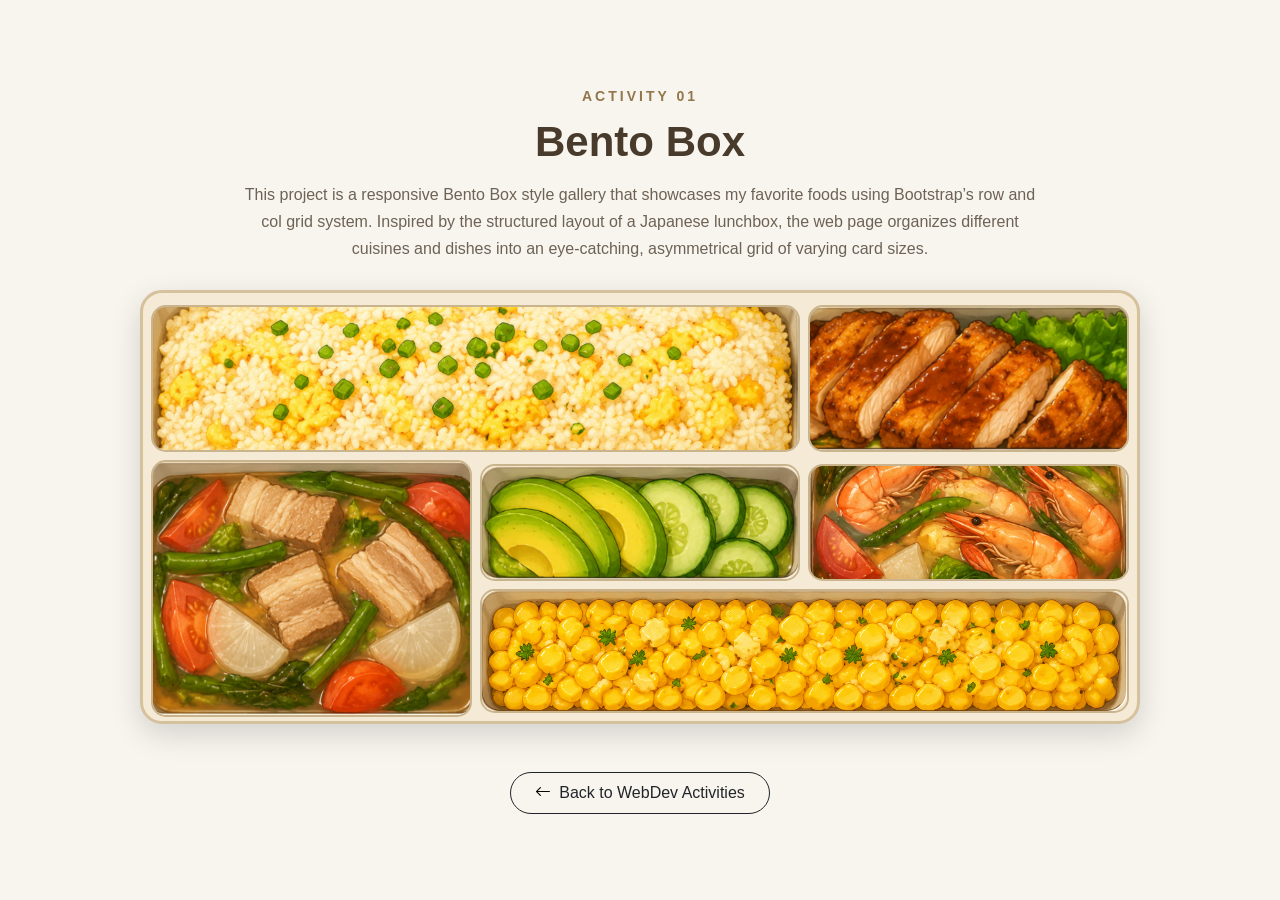
==== commit ca7ced8e: "Fix Back navigation link" ====
--- a/Activity1_Bento/index.html
+++ b/Activity1_Bento/index.html
@@ -9,7 +9,7 @@
     <link rel="icon" href="assets/icon.svg">
     <link href="https://cdn.jsdelivr.net/npm/bootstrap@5.3.8/dist/css/bootstrap.min.css"
         rel="stylesheet">
-
+    <link rel="stylesheet" href="https://cdn.jsdelivr.net/npm/bootstrap-icons@1.11.3/font/bootstrap-icons.min.css">
     <style>
         body {
             margin: 0;
@@ -29,7 +29,7 @@
             margin: auto;
         }
 
-        /* Activity Introduction */
+        /*  intro */
         .activity-intro {
             text-align: center;
             margin: 0 auto 28px;
@@ -308,12 +308,12 @@
                             </div>
                         </div>
 
-                        <!-- Box 5: Shrimp Tempura -->
+                        <!-- Box 5: Shrimp sinigang -->
                         <div class="col-6 h-100 p-1">
                             <div class="food-card">
                                 <img src="assets/hipon.png"
                                     class="food-img"
-                                    alt="Shrimp tempura">
+                                    alt="Shrimp sinigang">
                             </div>
                         </div>
 
@@ -338,6 +338,14 @@
 
         </section>
 
+            <div class="text-center mt-5 reveal">
+
+                <a href="https://graceo-o.github.io/webdev.html" class="btn btn-outline-dark rounded-pill px-4 py-2">
+                    <i class="bi bi-arrow-left me-2" style="color: black !important;"></i>Back to WebDev Activities
+                </a>
+
+            </div>
+
     </main>
 
 </body>
